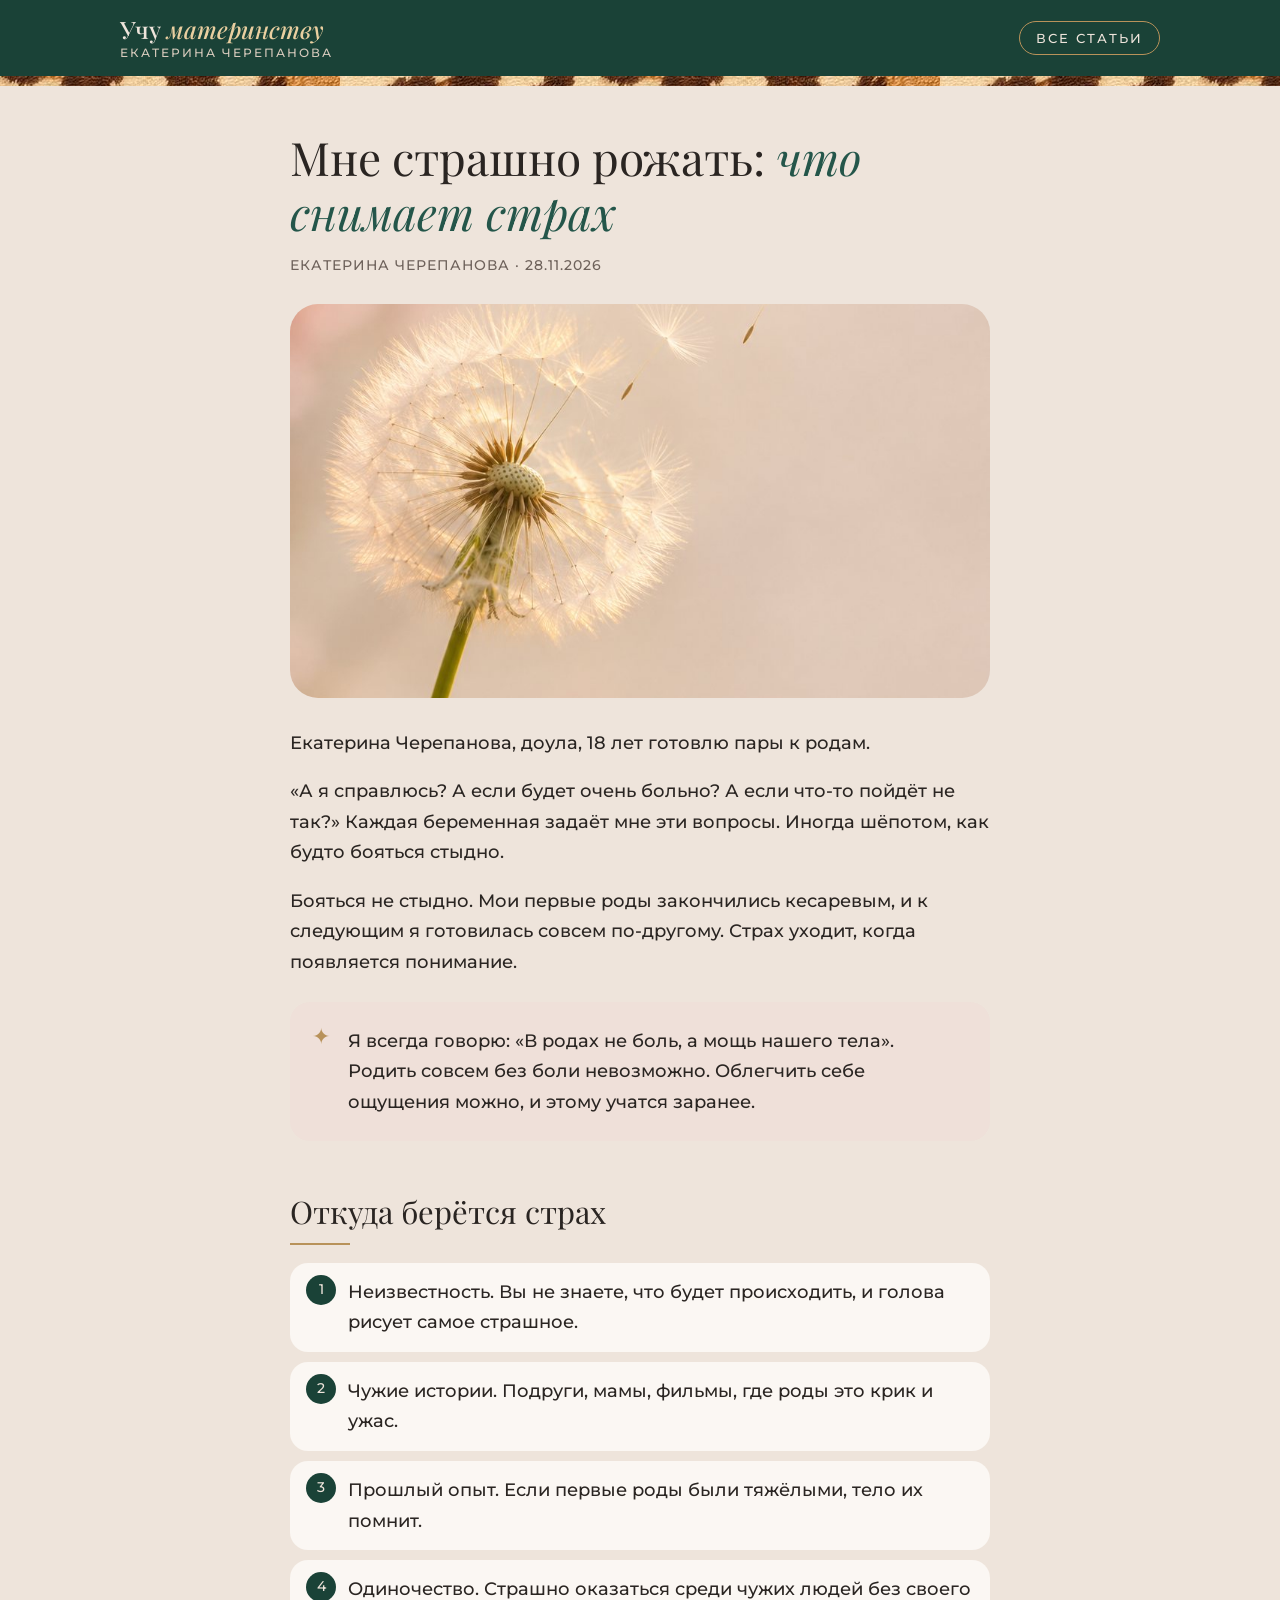
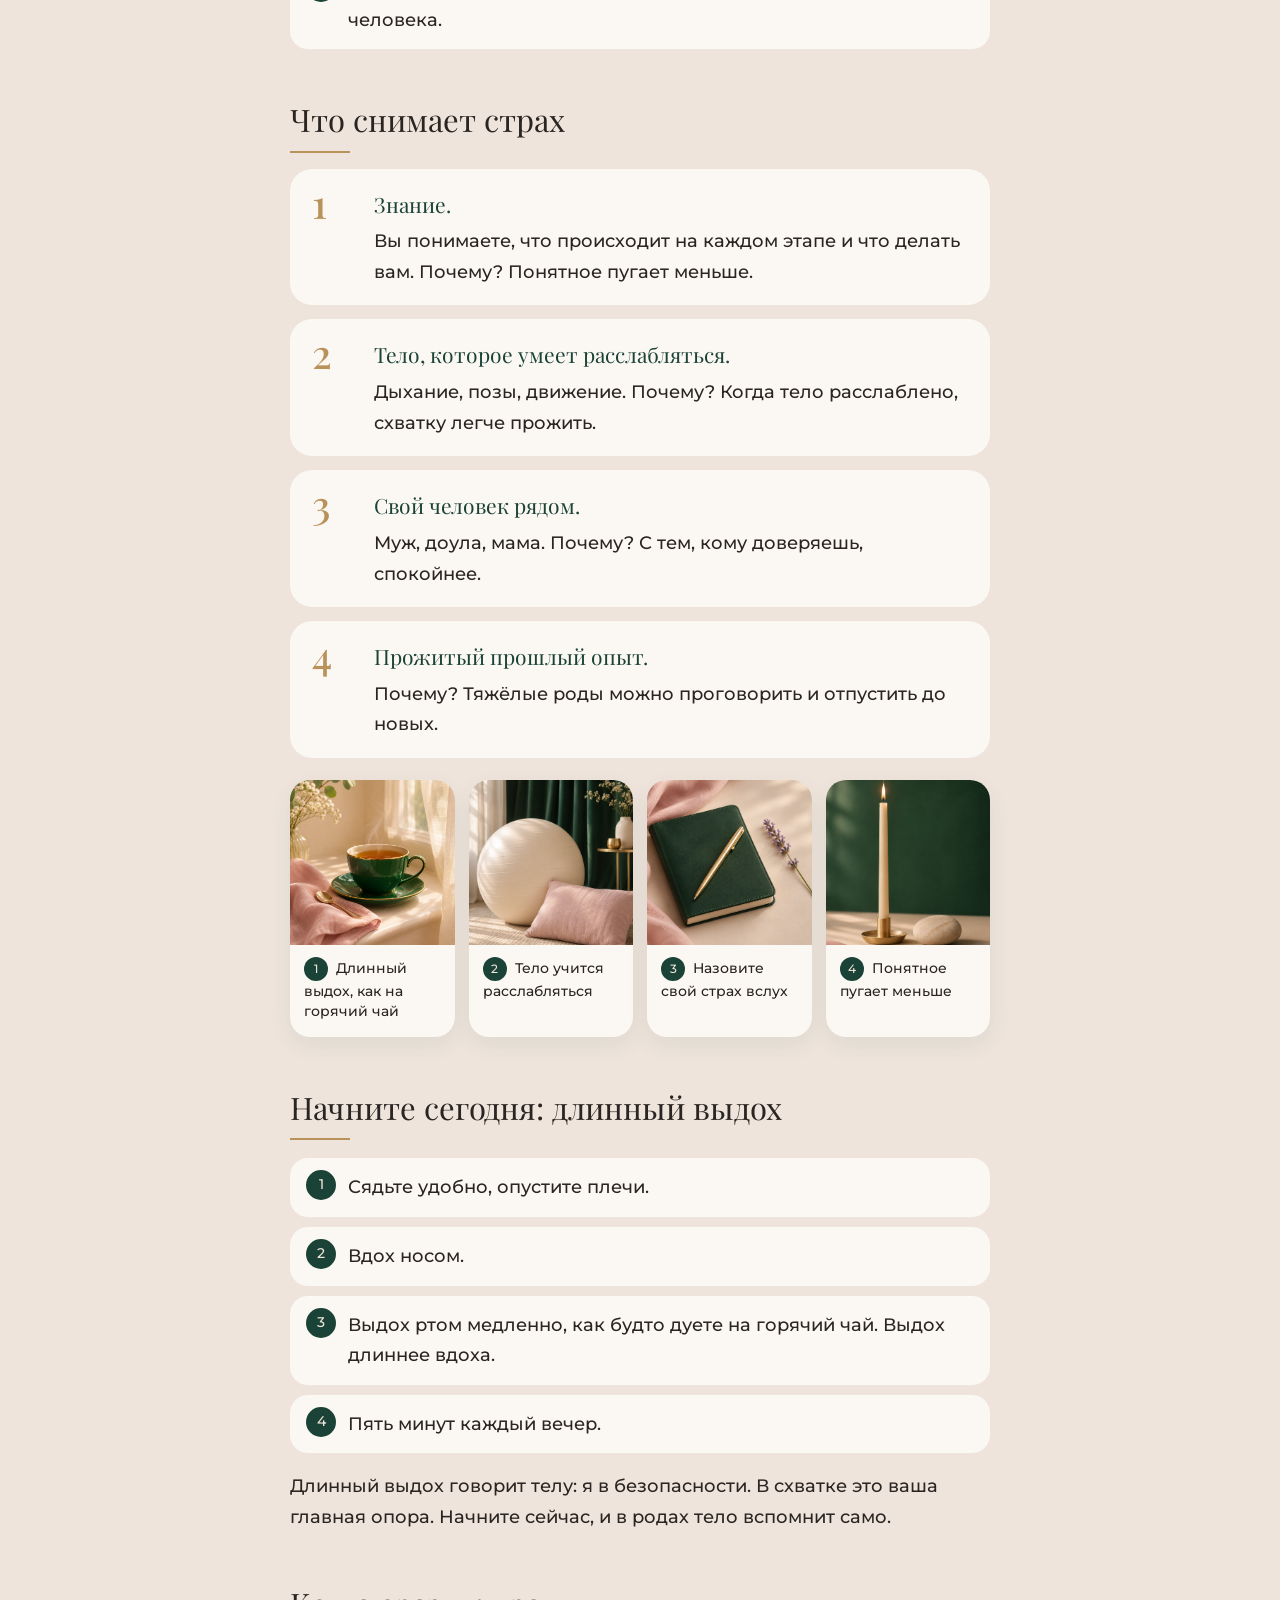
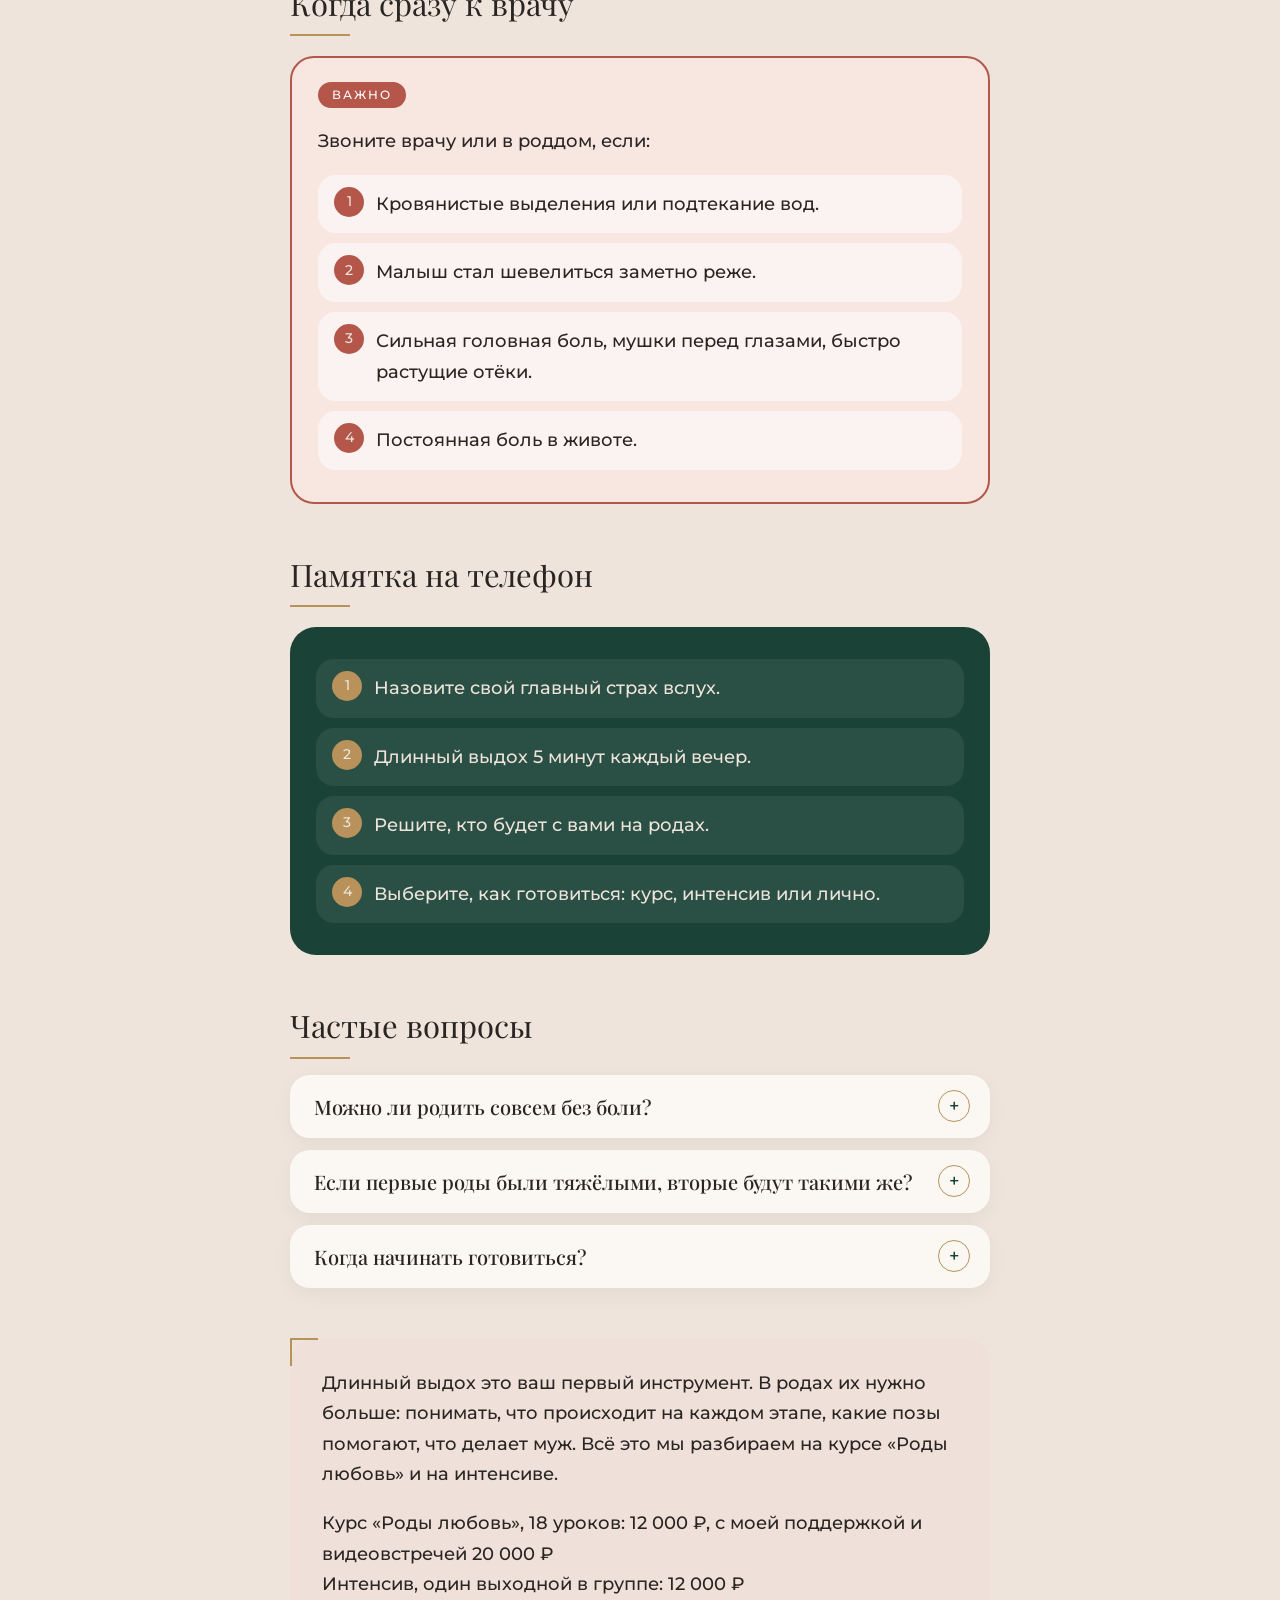
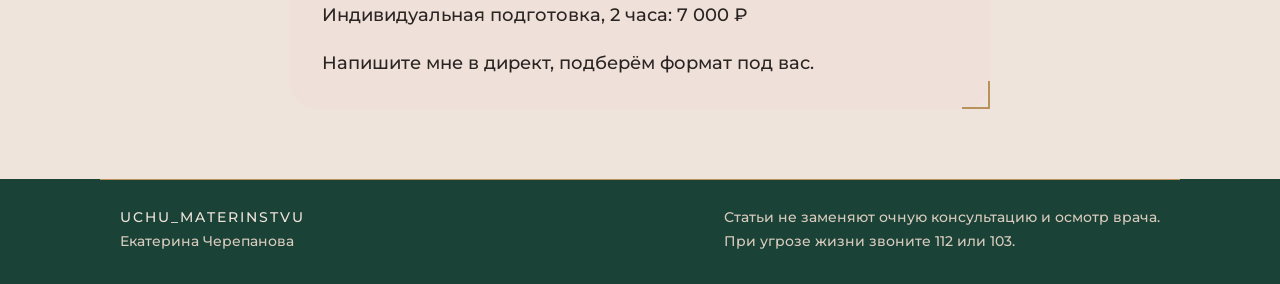
==== boyus-rozhat/index.html @ f226abd5 "Три скрытые статьи-лид-магнита: страх родов, мало молока, живот после родов (только по ссылке, noind" ====
<!doctype html>
<html lang="ru"><head>
<meta charset="utf-8"><meta name="viewport" content="width=device-width,initial-scale=1">
<title>Мне страшно рожать: что снимает страх</title>
<meta name="description" content="Откуда берётся страх родов, что помогает прийти в роды спокойной и одно упражнение, которое можно начать сегодня вечером.">
<link rel="canonical" href="https://uchumaterinstvu.ru/boyus-rozhat/"><meta name="robots" content="noindex, nofollow">
<meta property="og:type" content="article"><meta property="og:title" content="Мне страшно рожать: что снимает страх">
<meta property="og:description" content="Откуда берётся страх родов, что помогает прийти в роды спокойной и одно упражнение, которое можно начать сегодня вечером."><meta property="og:url" content="https://uchumaterinstvu.ru/boyus-rozhat/">
<meta property="og:locale" content="ru_RU"><meta property="og:site_name" content="Учу материнству"><meta property="og:image" content="https://uchumaterinstvu.ru/img/strah_inner.jpg">
<link rel="stylesheet" href="/style.css">
</head><body>
<header><div class="wrap"><a class="brand" href="/">Учу <em>материнству</em><small>Екатерина Черепанова</small></a>
<nav><a href="/#articles">Все статьи</a></nav></div></header>
<div class="leo"></div>
<main><div class='narrow'><article><h1>Мне страшно рожать: <em>что снимает страх</em></h1><p class='meta'>Екатерина Черепанова · 28.11.2026</p><img class='cover' src='/img/strah_inner.jpg' alt=''><p>Екатерина Черепанова, доула, 18 лет готовлю пары к родам.</p>
<p>«А я справлюсь? А если будет очень больно? А если что-то пойдёт не так?» Каждая беременная задаёт мне эти вопросы. Иногда шёпотом, как будто бояться стыдно.</p>
<p>Бояться не стыдно. Мои первые роды закончились кесаревым, и к следующим я готовилась совсем по-другому. Страх уходит, когда появляется понимание.</p>
<div class="note">
<p>Я всегда говорю: «В родах не боль, а мощь нашего тела». Родить совсем без боли невозможно. Облегчить себе ощущения можно, и этому учатся заранее.</p>
</div>
<h2>Откуда берётся страх</h2>
<ol>
<li>Неизвестность. Вы не знаете, что будет происходить, и голова рисует самое страшное.</li>
<li>Чужие истории. Подруги, мамы, фильмы, где роды это крик и ужас.</li>
<li>Прошлый опыт. Если первые роды были тяжёлыми, тело их помнит.</li>
<li>Одиночество. Страшно оказаться среди чужих людей без своего человека.</li>
</ol>
<h2>Что снимает страх</h2>
<div class='tip'><span class='n'>1</span><b>Знание.</b>Вы понимаете, что происходит на каждом этапе и что делать вам. Почему? Понятное пугает меньше.</div>
<div class='tip'><span class='n'>2</span><b>Тело, которое умеет расслабляться.</b>Дыхание, позы, движение. Почему? Когда тело расслаблено, схватку легче прожить.</div>
<div class='tip'><span class='n'>3</span><b>Свой человек рядом.</b>Муж, доула, мама. Почему? С тем, кому доверяешь, спокойнее.</div>
<div class='tip'><span class='n'>4</span><b>Прожитый прошлый опыт.</b>Почему? Тяжёлые роды можно проговорить и отпустить до новых.</div>
<div class="poses">
<figure><img src="/img/strah_g1.jpg" alt="Чашка тёплого чая"><figcaption><b>1</b>Длинный выдох, как на горячий чай</figcaption></figure>
<figure><img src="/img/strah_g2.jpg" alt="Мяч для родов и подушка"><figcaption><b>2</b>Тело учится расслабляться</figcaption></figure>
<figure><img src="/img/strah_g3.jpg" alt="Блокнот и лаванда"><figcaption><b>3</b>Назовите свой страх вслух</figcaption></figure>
<figure><img src="/img/strah_candle.jpg" alt="Свеча и камень"><figcaption><b>4</b>Понятное пугает меньше</figcaption></figure>
</div>

<h2>Начните сегодня: длинный выдох</h2>
<ol>
<li>Сядьте удобно, опустите плечи.</li>
<li>Вдох носом.</li>
<li>Выдох ртом медленно, как будто дуете на горячий чай. Выдох длиннее вдоха.</li>
<li>Пять минут каждый вечер.</li>
</ol>
<p>Длинный выдох говорит телу: я в безопасности. В схватке это ваша главная опора. Начните сейчас, и в родах тело вспомнит само.</p>
<h2>Когда сразу к врачу</h2>
<div class="alert">
<p>Звоните врачу или в роддом, если:</p>
<ol>
<li>Кровянистые выделения или подтекание вод.</li>
<li>Малыш стал шевелиться заметно реже.</li>
<li>Сильная головная боль, мушки перед глазами, быстро растущие отёки.</li>
<li>Постоянная боль в животе.</li>
</ol>
</div>
<h2>Памятка на телефон</h2>
<div class="memo">
<ol>
<li>Назовите свой главный страх вслух.</li>
<li>Длинный выдох 5 минут каждый вечер.</li>
<li>Решите, кто будет с вами на родах.</li>
<li>Выберите, как готовиться: курс, интенсив или лично.</li>
</ol>
</div>
<h2>Частые вопросы</h2>
<details class='faq'><summary>Можно ли родить совсем без боли?</summary><p>Нет, и я честно это говорю. Облегчить ощущения можно: дыхание, позы, движение, свой человек рядом.</p></details>
<details class='faq'><summary>Если первые роды были тяжёлыми, вторые будут такими же?</summary><p>Не обязательно. Прошлый опыт стоит проговорить до новых родов, со мной или с психологом.</p></details>
<details class='faq'><summary>Когда начинать готовиться?</summary><p>Чем раньше, тем спокойнее. Дыхание можно тренировать уже сегодня вечером.</p></details><div class='cta bracket'><p>Длинный выдох это ваш первый инструмент. В родах их нужно больше: понимать, что происходит на каждом этапе, какие позы помогают, что делает муж. Всё это мы разбираем на курсе «Роды любовь» и на интенсиве.</p>
<ul>
<li>Курс «Роды любовь», 18 уроков: 12 000 ₽, с моей поддержкой и видеовстречей 20 000 ₽</li>
<li>Интенсив, один выходной в группе: 12 000 ₽</li>
<li>Индивидуальная подготовка, 2 часа: 7 000 ₽</li>
</ul>
<p>Напишите мне в директ, подберём формат под вас.</p></div></article></div></main>
<footer><div class="wrap"><span><b>UCHU_MATERINSTVU</b><br>Екатерина Черепанова</span>
<span>Статьи не заменяют очную консультацию и осмотр врача.<br>При угрозе жизни звоните 112 или 103.</span></div></footer>
</body></html>
---- style.css ----
@import url('https://fonts.googleapis.com/css2?family=Montserrat:wght@400;500;600&family=Playfair+Display:ital,wght@0,400;0,500;1,400;1,500&display=swap');
:root{--cream:#EEE4DB;--pink:#EFE0D9;--pill:#ECCFCB;--em:#1A4237;--em2:#24564A;--gold:#B8925A;--ink:#2A2522;--muted:#6E625B}
*{box-sizing:border-box}
html{-webkit-text-size-adjust:100%}
body{margin:0;background:var(--cream);color:var(--ink);font:500 18px/1.7 Montserrat,system-ui,sans-serif}
img{max-width:100%;display:block}
a{color:var(--em)}
.wrap{max-width:1080px;margin:0 auto;padding:0 20px}
.narrow{max-width:740px;margin:0 auto;padding:0 20px}
.serif,h1,h2,h3{font-family:'Playfair Display',Georgia,serif;font-weight:400;line-height:1.2}
h1 em,h2 em,h3 em,.serif em{font-style:italic;color:var(--em2)}
.leo{height:10px;background:url(/img/leopard.jpg) center/600px auto}
header{background:var(--em);color:var(--cream)}
header .wrap{display:flex;justify-content:space-between;align-items:center;gap:12px;flex-wrap:wrap;padding-top:16px;padding-bottom:16px}
.brand{color:var(--cream);text-decoration:none;font-family:'Playfair Display',serif;font-size:24px;line-height:1.1}
.brand em{color:#E9CFA0}
.brand small{display:block;font-family:Montserrat,sans-serif;font-size:12px;letter-spacing:2px;text-transform:uppercase;color:#d8cbbd;margin-top:4px}
nav a{color:var(--cream);text-decoration:none;font-size:13px;letter-spacing:2px;text-transform:uppercase;border:1px solid var(--gold);border-radius:40px;padding:8px 16px}
.hero{display:grid;grid-template-columns:1fr 1.15fr;gap:40px;align-items:center;padding:56px 0 40px}
.hero h1{font-size:56px;margin:0 0 18px}
.hero p{font-size:19px;max-width:34ch;margin:0 0 14px}
.bracket{position:relative;padding:26px 30px}
.bracket:before,.bracket:after{content:"";position:absolute;width:26px;height:26px;border:2px solid var(--gold)}
.bracket:before{left:0;top:0;border-right:0;border-bottom:0}
.bracket:after{right:0;bottom:0;border-left:0;border-top:0}
.hero img{border-radius:28px;box-shadow:0 18px 40px #1a423722;aspect-ratio:16/10;object-fit:cover;width:100%}
.btn{display:inline-block;background:var(--em);color:var(--cream);text-decoration:none;border-radius:40px;padding:13px 26px;font-size:14px;letter-spacing:1.5px;text-transform:uppercase;margin-top:8px}
.section-title{font-size:36px;margin:30px 0 24px}
.section-title:after{content:"";display:block;width:70px;height:2px;background:var(--gold);margin-top:14px}
.cards{display:grid;grid-template-columns:repeat(auto-fill,minmax(300px,1fr));gap:26px;margin:0 0 70px}
.card{display:flex;flex-direction:column;background:#FBF7F3;border-radius:24px;overflow:hidden;text-decoration:none;color:var(--ink);box-shadow:0 10px 30px #1a423714;transition:transform .2s}
.card:hover{transform:translateY(-4px)}
.card img{aspect-ratio:16/10;object-fit:cover;width:100%}
.card .in{padding:22px 24px 26px}
.card h3{font-size:24px;margin:0 0 10px;color:var(--ink)}
.card p{margin:0;font-size:15px;line-height:1.55;color:var(--muted)}
.tag{display:inline-block;background:var(--pill);border-radius:30px;padding:3px 12px;font-size:12px;letter-spacing:1px;text-transform:uppercase;margin-bottom:12px;color:var(--em)}
.about{background:var(--em);color:var(--cream);border-radius:32px;padding:44px;display:grid;grid-template-columns:1fr 1.4fr;gap:40px;align-items:center;margin-bottom:70px}
.about img{border-radius:22px;aspect-ratio:1/1;object-fit:cover;width:100%}
.about h2{font-size:38px;margin:0 0 16px;color:var(--cream)}
.about h2 em{color:#E9CFA0}
.about p{margin:0 0 12px;color:#ece3d9}
.about .quote{border-left:2px solid var(--gold);padding-left:18px;font-family:'Playfair Display',serif;font-style:italic;font-size:22px;color:#fff;margin:20px 0}
article h1{font-size:46px;margin:44px 0 12px}
.meta{color:var(--muted);font-size:14px;letter-spacing:1px;text-transform:uppercase}
.cover{border-radius:28px;margin:26px 0 30px;aspect-ratio:16/9;object-fit:cover;width:100%}
article h2{font-size:31px;margin:52px 0 16px;color:var(--ink)}
article h2 .num{color:var(--gold);font-style:normal;margin-right:6px}
article h2:after{content:"";display:block;width:60px;height:2px;background:var(--gold);margin-top:12px}
article p,article li{max-width:66ch}
article ol,article ul{padding-left:0;list-style:none;counter-reset:n}
article ol li{counter-increment:n;position:relative;padding:14px 18px 14px 58px;margin:10px 0;background:#FBF7F3;border-radius:18px}
article ol li:before{content:counter(n);position:absolute;left:16px;top:12px;width:30px;height:30px;border-radius:50%;background:var(--em);color:var(--cream);font-size:14px;display:flex;align-items:center;justify-content:center}
article p img{border-radius:24px;margin:10px 0;aspect-ratio:16/10;object-fit:cover;width:100%}
article strong{font-weight:600;color:var(--em)}
article blockquote{margin:24px 0;padding:14px 22px;border-left:3px solid var(--gold);background:var(--pink);border-radius:0 16px 16px 0}
.cta{margin:50px 0 70px;background:var(--pink);border-radius:26px;padding:30px 32px;position:relative}
.cta p{margin:0}
hr{display:none}
footer{background:var(--em);color:#d8cbbd;font-size:14px}
footer .wrap{display:flex;justify-content:space-between;gap:20px;flex-wrap:wrap;padding-top:26px;padding-bottom:30px;border-top:1px solid var(--gold)}
footer b{color:var(--cream);letter-spacing:2px;font-weight:500}
.note{background:var(--pink);border-radius:20px;padding:6px 24px 6px 58px;position:relative;margin:24px 0}
.note:before{content:"✦";position:absolute;left:22px;top:16px;color:var(--gold);font-size:22px}
.compare{display:grid;grid-template-columns:1fr 1fr;gap:18px;margin:22px 0}
.compare .col{background:#FBF7F3;border-radius:22px;padding:6px 24px 14px;border-top:4px solid var(--pill)}
.compare .col.em{background:var(--em);color:var(--cream);border-top-color:var(--gold)}
.compare h3{font-size:24px;margin:16px 0 4px}
.compare .col.em h3{color:#E9CFA0}
article .compare ul li{background:none;padding:8px 0 8px 26px;margin:0;position:relative;border-bottom:1px solid #1a423714}
article .compare .em ul li{border-bottom-color:#ffffff22}
article .compare ul li:before{content:"";position:absolute;left:4px;top:19px;width:8px;height:8px;border-radius:50%;background:var(--gold)}
.poses{display:grid;grid-template-columns:repeat(4,1fr);gap:14px;margin:22px 0}
.poses figure{margin:0;background:#FBF7F3;border-radius:20px;overflow:hidden;box-shadow:0 8px 22px #1a423712}
.poses img{aspect-ratio:1/1;object-fit:cover;width:100%}
.poses figcaption{padding:12px 14px 16px;font-size:14px;line-height:1.45}
.poses figcaption b{display:inline-flex;width:24px;height:24px;border-radius:50%;background:var(--em);color:var(--cream);font-size:12px;align-items:center;justify-content:center;margin-right:8px;font-weight:500}
.alert{border:2px solid #B4574A;background:#F8E6E1;border-radius:24px;padding:8px 26px 14px;margin:20px 0}
.alert:before{content:"Важно";display:inline-block;margin-top:16px;background:#B4574A;color:#fff;border-radius:30px;padding:3px 14px;font-size:12px;letter-spacing:2px;text-transform:uppercase}
article .alert ol li{background:#fff8}
article .alert ol li:before{background:#B4574A}
article .alert strong{color:#8E3A2F}
.memo{background:var(--em);border-radius:26px;padding:14px 26px;margin:20px 0;color:var(--cream)}
article .memo ol li{background:#ffffff12;color:var(--cream)}
article .memo ol li:before{background:var(--gold)}
.dont{margin:18px 0}
article .dont ol li{background:#FBF7F3;border-left:3px solid #B4574A}
article .dont ol li:before{content:"✕";background:#F8E6E1;color:#B4574A;font-weight:600}
.tip{background:#FBF7F3;border-radius:22px;padding:18px 24px 18px 84px;margin:14px 0;position:relative}
.tip .n{position:absolute;left:22px;top:14px;font-family:'Playfair Display',serif;font-size:40px;line-height:1;color:var(--gold)}
.tip b{display:block;font-family:'Playfair Display',serif;font-weight:400;font-size:21px;color:var(--em);margin-bottom:4px}
.faq{background:#FBF7F3;border-radius:20px;margin:12px 0;box-shadow:0 6px 18px #1a42370d;overflow:hidden}
.faq summary{cursor:pointer;list-style:none;padding:18px 58px 18px 24px;position:relative;font-family:'Playfair Display',serif;font-size:20px;line-height:1.35;color:var(--ink)}
.faq summary::-webkit-details-marker{display:none}
.faq summary:after{content:"+";position:absolute;right:20px;top:50%;transform:translateY(-50%);width:30px;height:30px;border-radius:50%;border:1px solid var(--gold);color:var(--em);display:flex;align-items:center;justify-content:center;font-family:Montserrat,sans-serif;font-size:18px;transition:transform .2s}
.faq[open] summary:after{content:"−";background:var(--em);color:var(--cream);border-color:var(--em)}
.faq[open] summary{color:var(--em)}
.faq p{margin:0;padding:0 24px 20px}
@media (max-width:820px){
 .compare{grid-template-columns:1fr}.poses{grid-template-columns:1fr 1fr}.tip{padding-left:64px}.tip .n{left:18px;font-size:32px}
 .hero{grid-template-columns:1fr;padding-top:30px;gap:24px}.hero h1{font-size:40px}
 .about{grid-template-columns:1fr;padding:28px}.about h2{font-size:30px}
 article h1{font-size:34px}article h2{font-size:25px}.section-title{font-size:28px}
 body{font-size:17px}
}
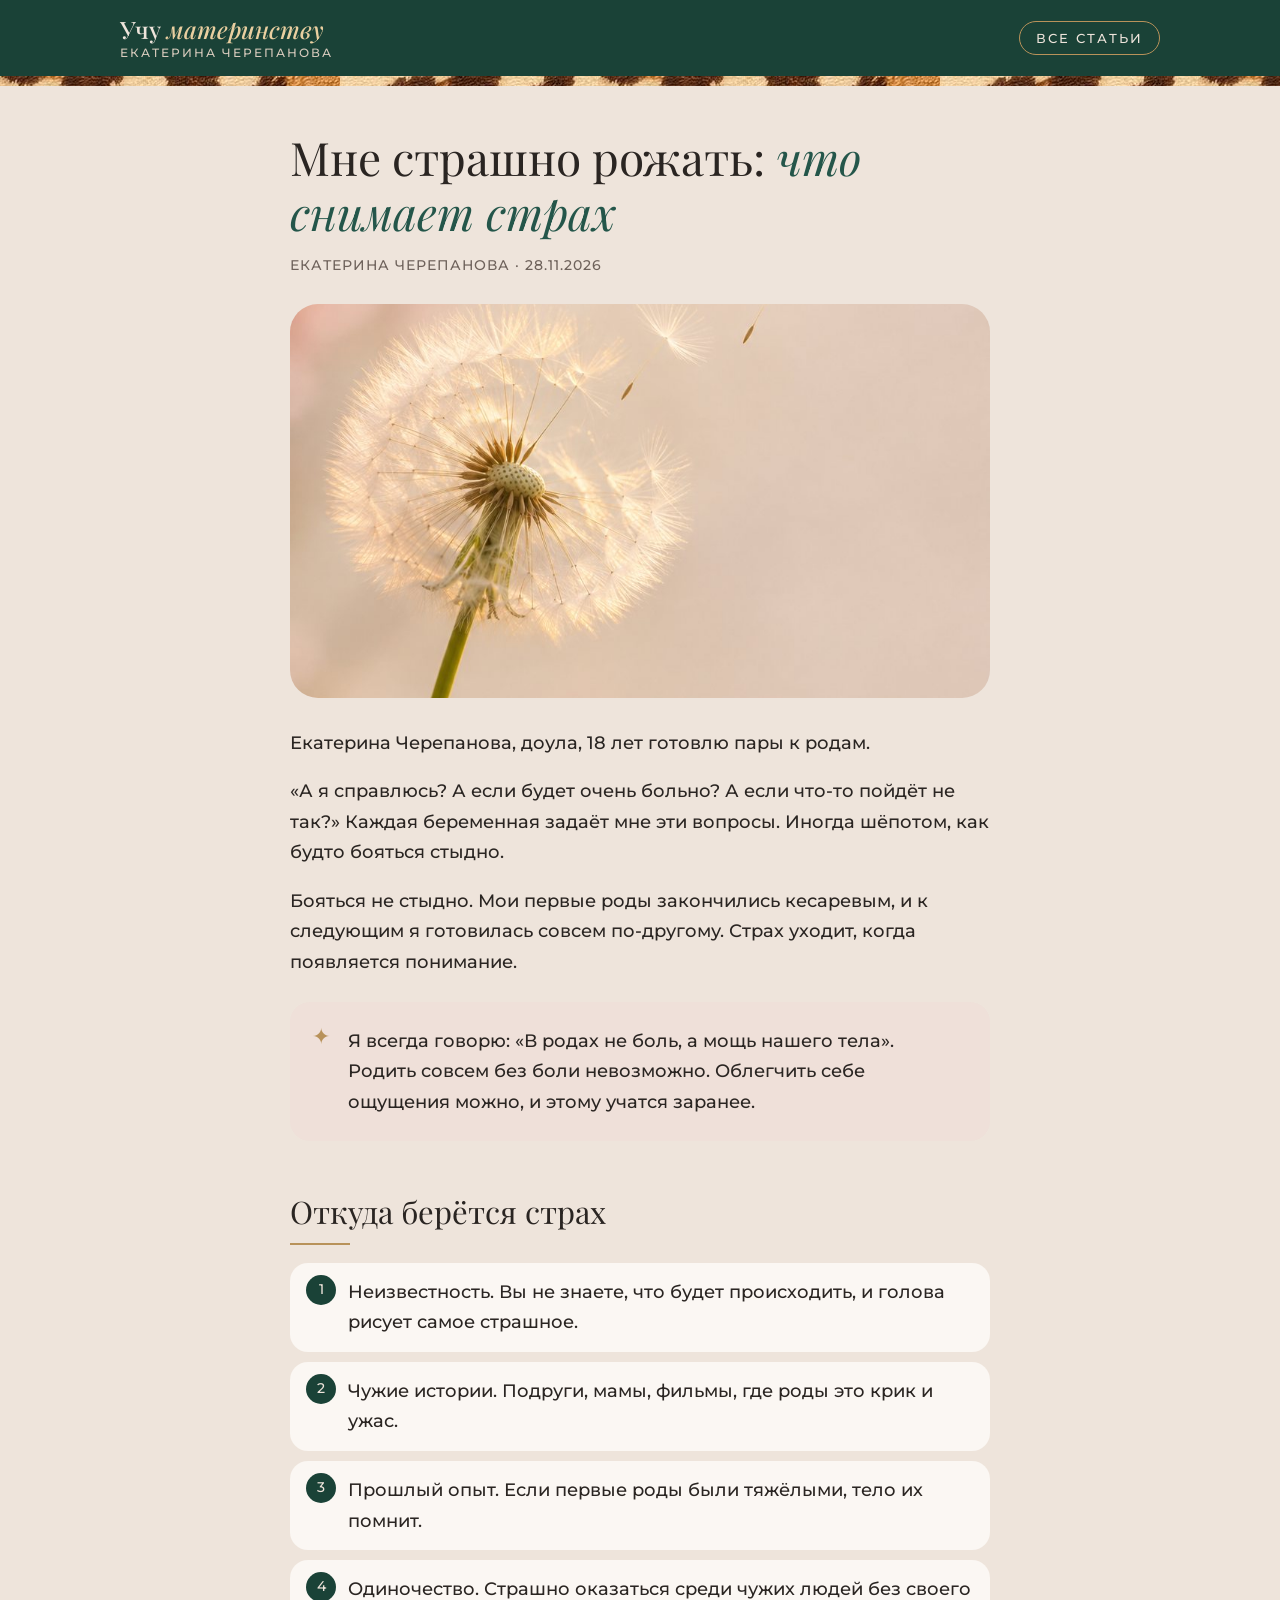
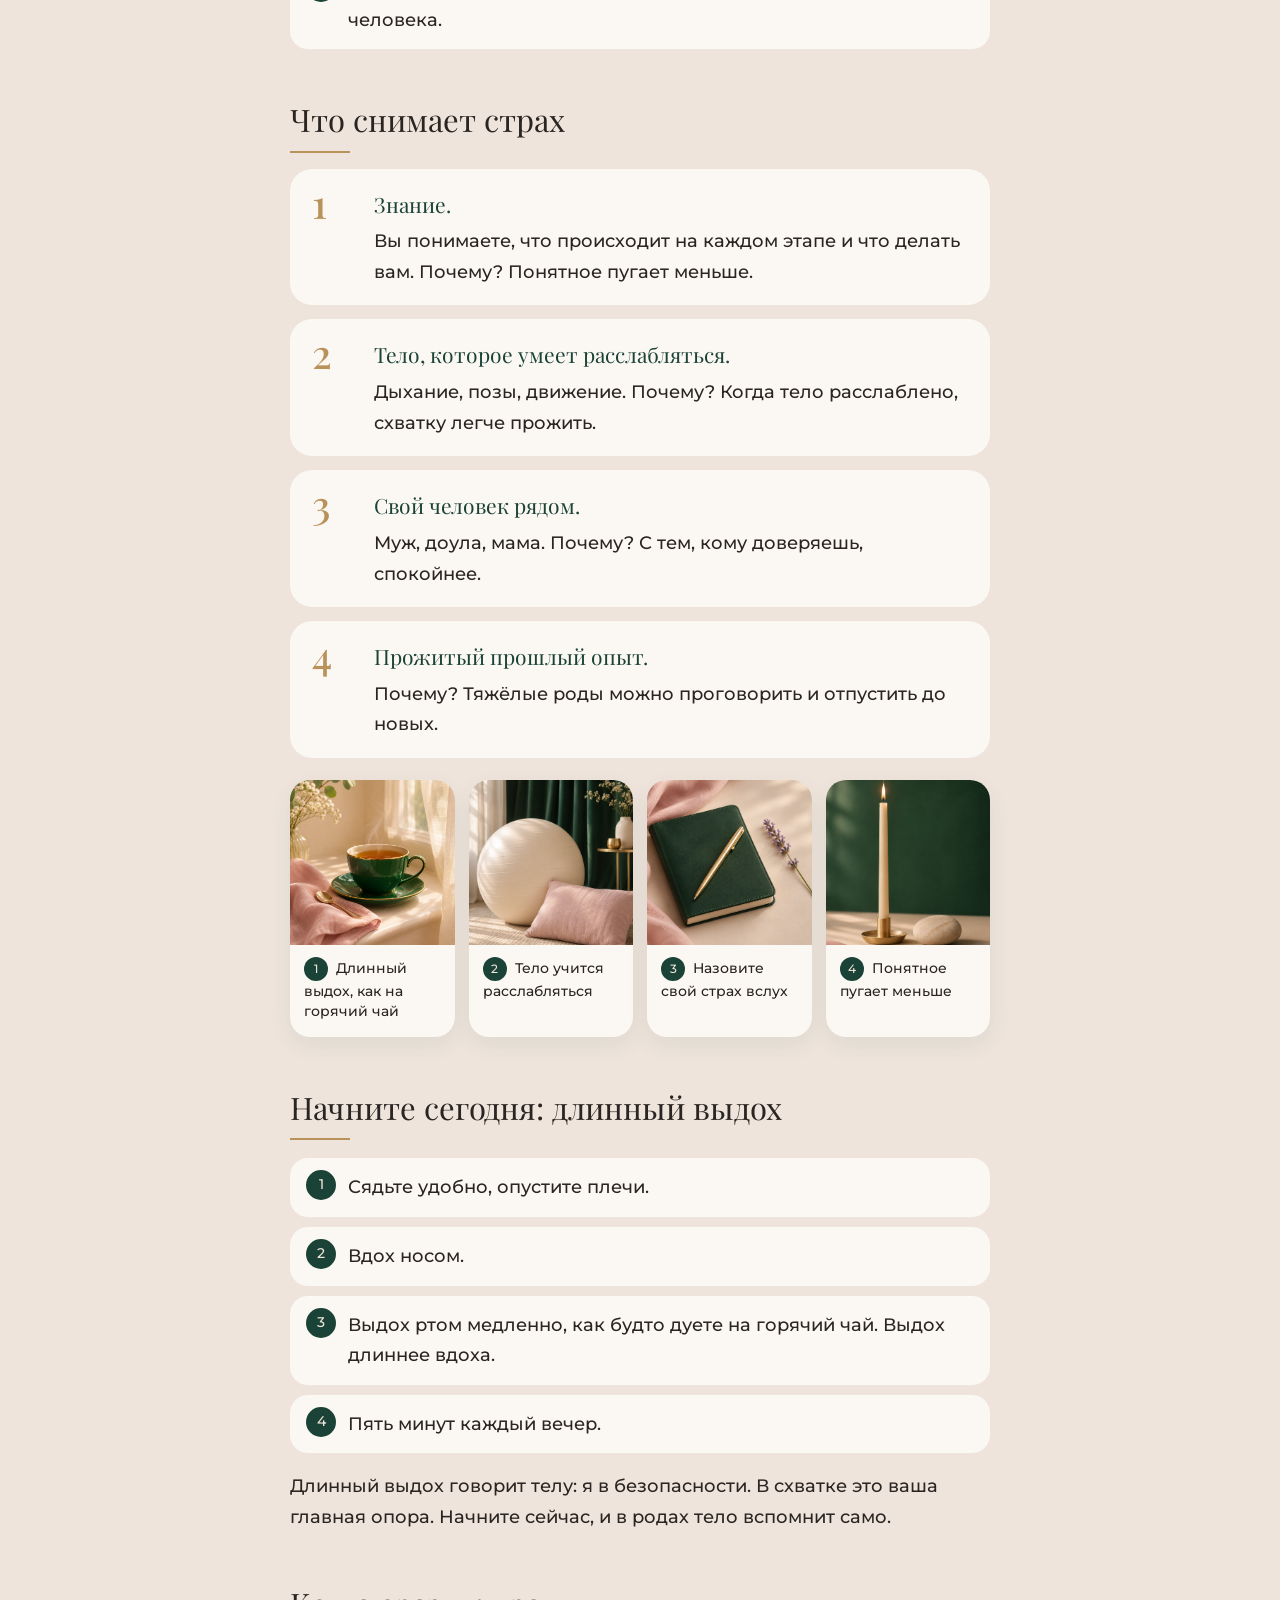
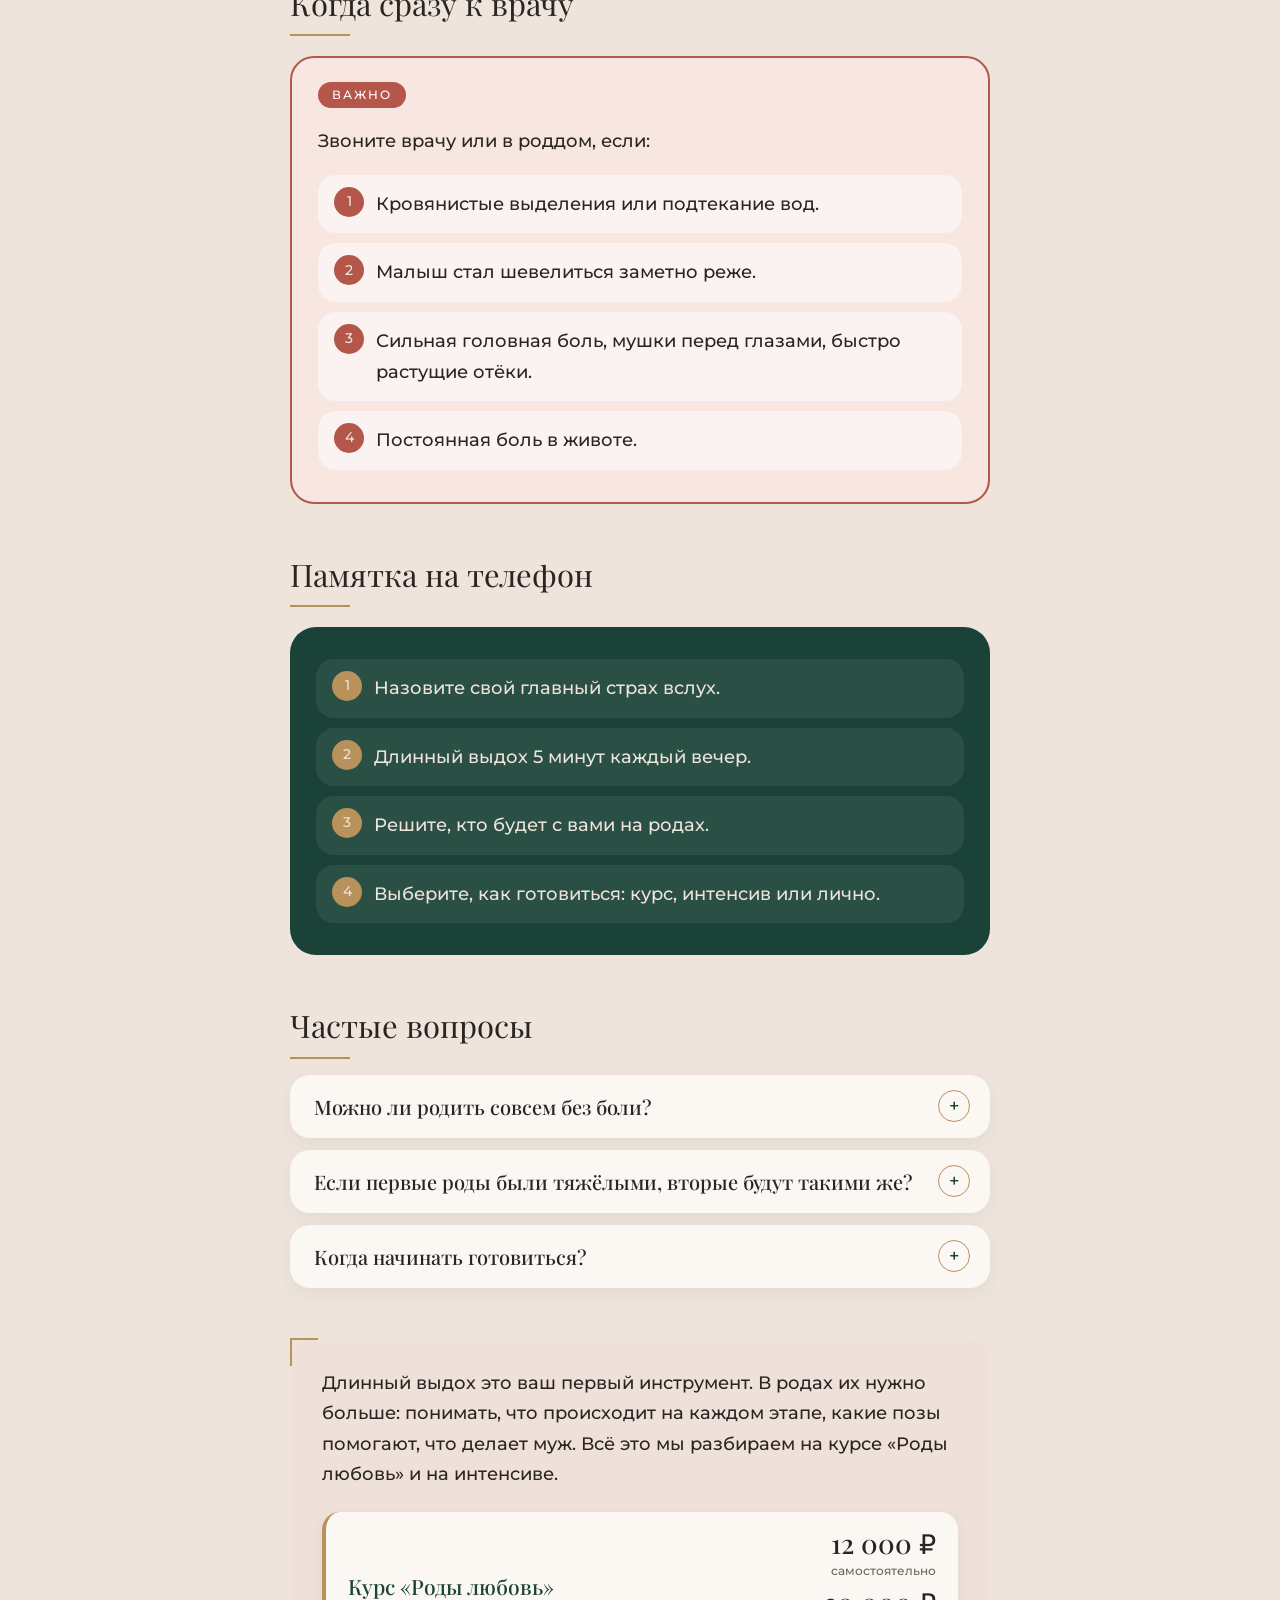
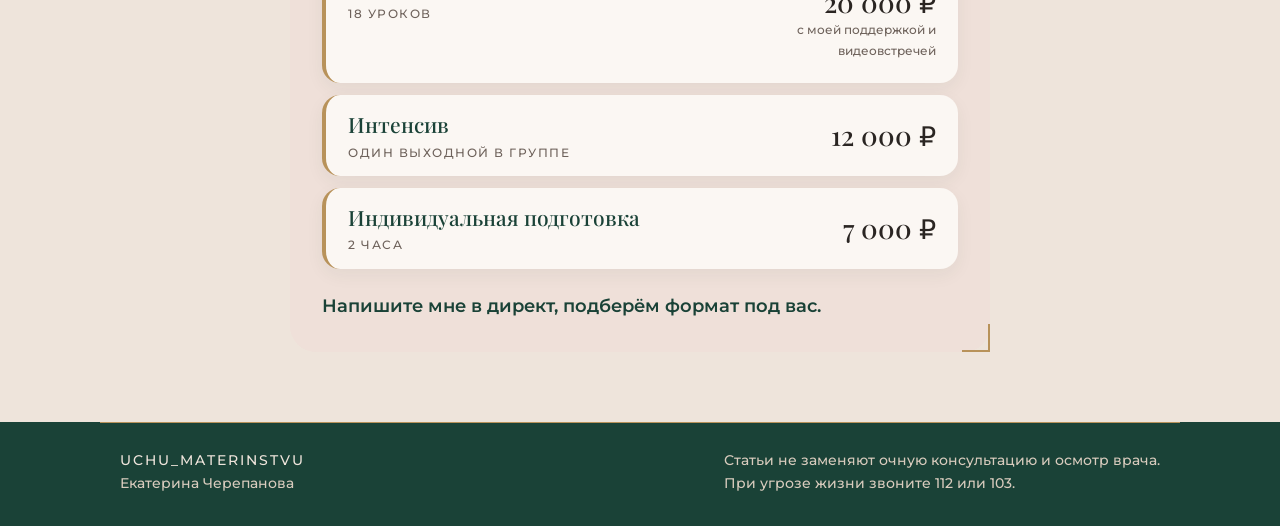
==== commit 0ee7a5f9: "Лид-магниты: продукты и цены карточками в конце статей (Карина msg 1884)" ====
--- a/boyus-rozhat/index.html
+++ b/boyus-rozhat/index.html
@@ -68,11 +68,7 @@
 <details class='faq'><summary>Можно ли родить совсем без боли?</summary><p>Нет, и я честно это говорю. Облегчить ощущения можно: дыхание, позы, движение, свой человек рядом.</p></details>
 <details class='faq'><summary>Если первые роды были тяжёлыми, вторые будут такими же?</summary><p>Не обязательно. Прошлый опыт стоит проговорить до новых родов, со мной или с психологом.</p></details>
 <details class='faq'><summary>Когда начинать готовиться?</summary><p>Чем раньше, тем спокойнее. Дыхание можно тренировать уже сегодня вечером.</p></details><div class='cta bracket'><p>Длинный выдох это ваш первый инструмент. В родах их нужно больше: понимать, что происходит на каждом этапе, какие позы помогают, что делает муж. Всё это мы разбираем на курсе «Роды любовь» и на интенсиве.</p>
-<ul>
-<li>Курс «Роды любовь», 18 уроков: 12 000 ₽, с моей поддержкой и видеовстречей 20 000 ₽</li>
-<li>Интенсив, один выходной в группе: 12 000 ₽</li>
-<li>Индивидуальная подготовка, 2 часа: 7 000 ₽</li>
-</ul>
+<div class='offers'><div class='offer'><div class='o-name'>Курс «Роды любовь»<small>18 уроков</small></div><div class='o-price'><span class='p'>12 000 ₽</span><span class='pl'>самостоятельно</span><span class='p'>20 000 ₽</span><span class='pl'>с моей поддержкой и видеовстречей</span></div></div><div class='offer'><div class='o-name'>Интенсив<small>один выходной в группе</small></div><div class='o-price'><span class='p'>12 000 ₽</span></div></div><div class='offer'><div class='o-name'>Индивидуальная подготовка<small>2 часа</small></div><div class='o-price'><span class='p'>7 000 ₽</span></div></div></div>
 <p>Напишите мне в директ, подберём формат под вас.</p></div></article></div></main>
 <footer><div class="wrap"><span><b>UCHU_MATERINSTVU</b><br>Екатерина Черепанова</span>
 <span>Статьи не заменяют очную консультацию и осмотр врача.<br>При угрозе жизни звоните 112 или 103.</span></div></footer>
--- a/style.css
+++ b/style.css
@@ -57,6 +57,14 @@
 article blockquote{margin:24px 0;padding:14px 22px;border-left:3px solid var(--gold);background:var(--pink);border-radius:0 16px 16px 0}
 .cta{margin:50px 0 70px;background:var(--pink);border-radius:26px;padding:30px 32px;position:relative}
 .cta p{margin:0}
+.offers{display:grid;gap:12px;margin:22px 0}
+.offer{display:flex;justify-content:space-between;align-items:center;gap:18px;background:#FBF7F3;border-radius:18px;padding:16px 22px;border-left:4px solid var(--gold);box-shadow:0 6px 18px #1a42370f}
+.o-name{font-family:'Playfair Display',Georgia,serif;font-size:21px;line-height:1.3;color:var(--em)}
+.o-name small{display:block;font-family:Montserrat,sans-serif;font-size:12px;letter-spacing:1.5px;text-transform:uppercase;color:var(--muted);margin-top:6px}
+.o-price{text-align:right;flex-shrink:0}
+.o-price .p{display:block;font-family:'Playfair Display',Georgia,serif;font-size:27px;line-height:1.15;color:var(--ink);white-space:nowrap}
+.o-price .pl{display:block;font-size:12px;color:var(--muted);margin:2px 0 6px;max-width:22ch;margin-left:auto}
+.cta .offers+p{font-weight:600;color:var(--em)}
 hr{display:none}
 footer{background:var(--em);color:#d8cbbd;font-size:14px}
 footer .wrap{display:flex;justify-content:space-between;gap:20px;flex-wrap:wrap;padding-top:26px;padding-bottom:30px;border-top:1px solid var(--gold)}
@@ -98,6 +106,7 @@
 .faq[open] summary{color:var(--em)}
 .faq p{margin:0;padding:0 24px 20px}
 @media (max-width:820px){
+ .offer{flex-direction:column;align-items:flex-start;gap:8px}.o-price{text-align:left}.o-price .pl{margin-left:0}
  .compare{grid-template-columns:1fr}.poses{grid-template-columns:1fr 1fr}.tip{padding-left:64px}.tip .n{left:18px;font-size:32px}
  .hero{grid-template-columns:1fr;padding-top:30px;gap:24px}.hero h1{font-size:40px}
  .about{grid-template-columns:1fr;padding:28px}.about h2{font-size:30px}
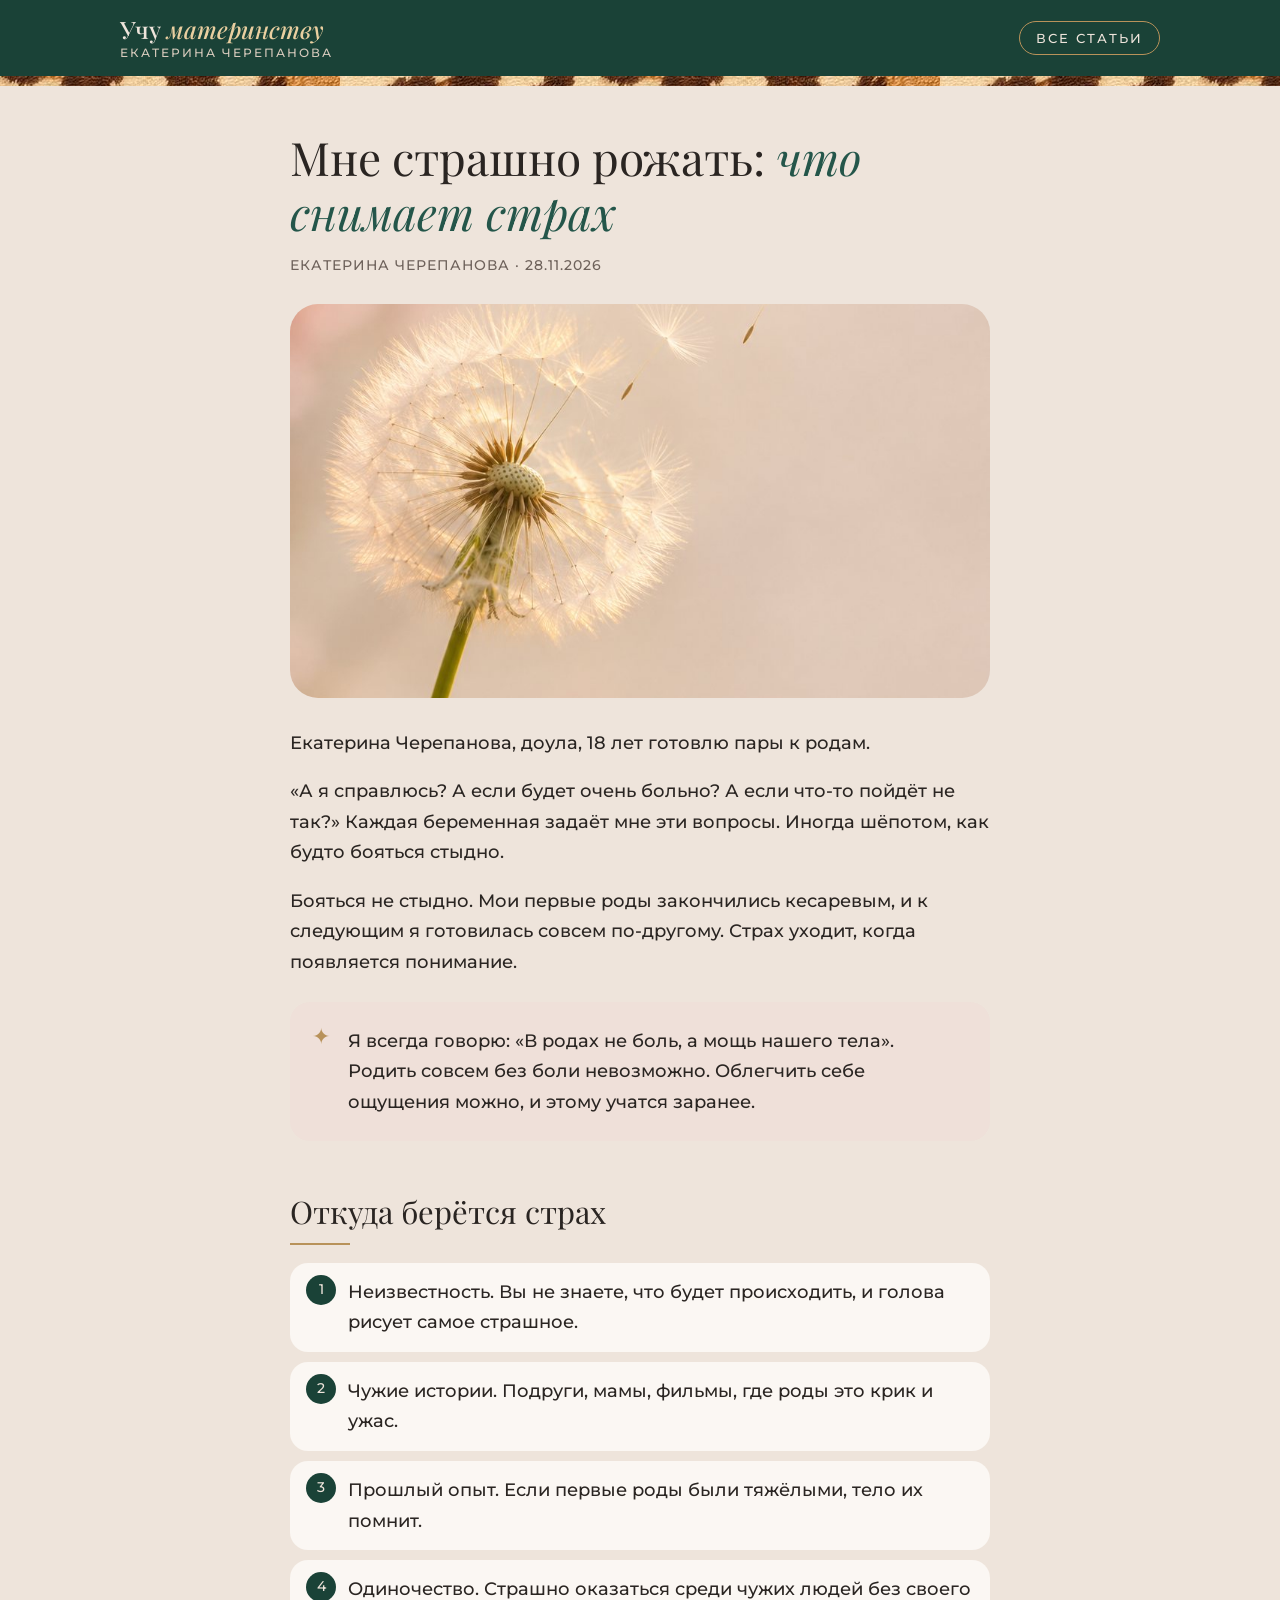
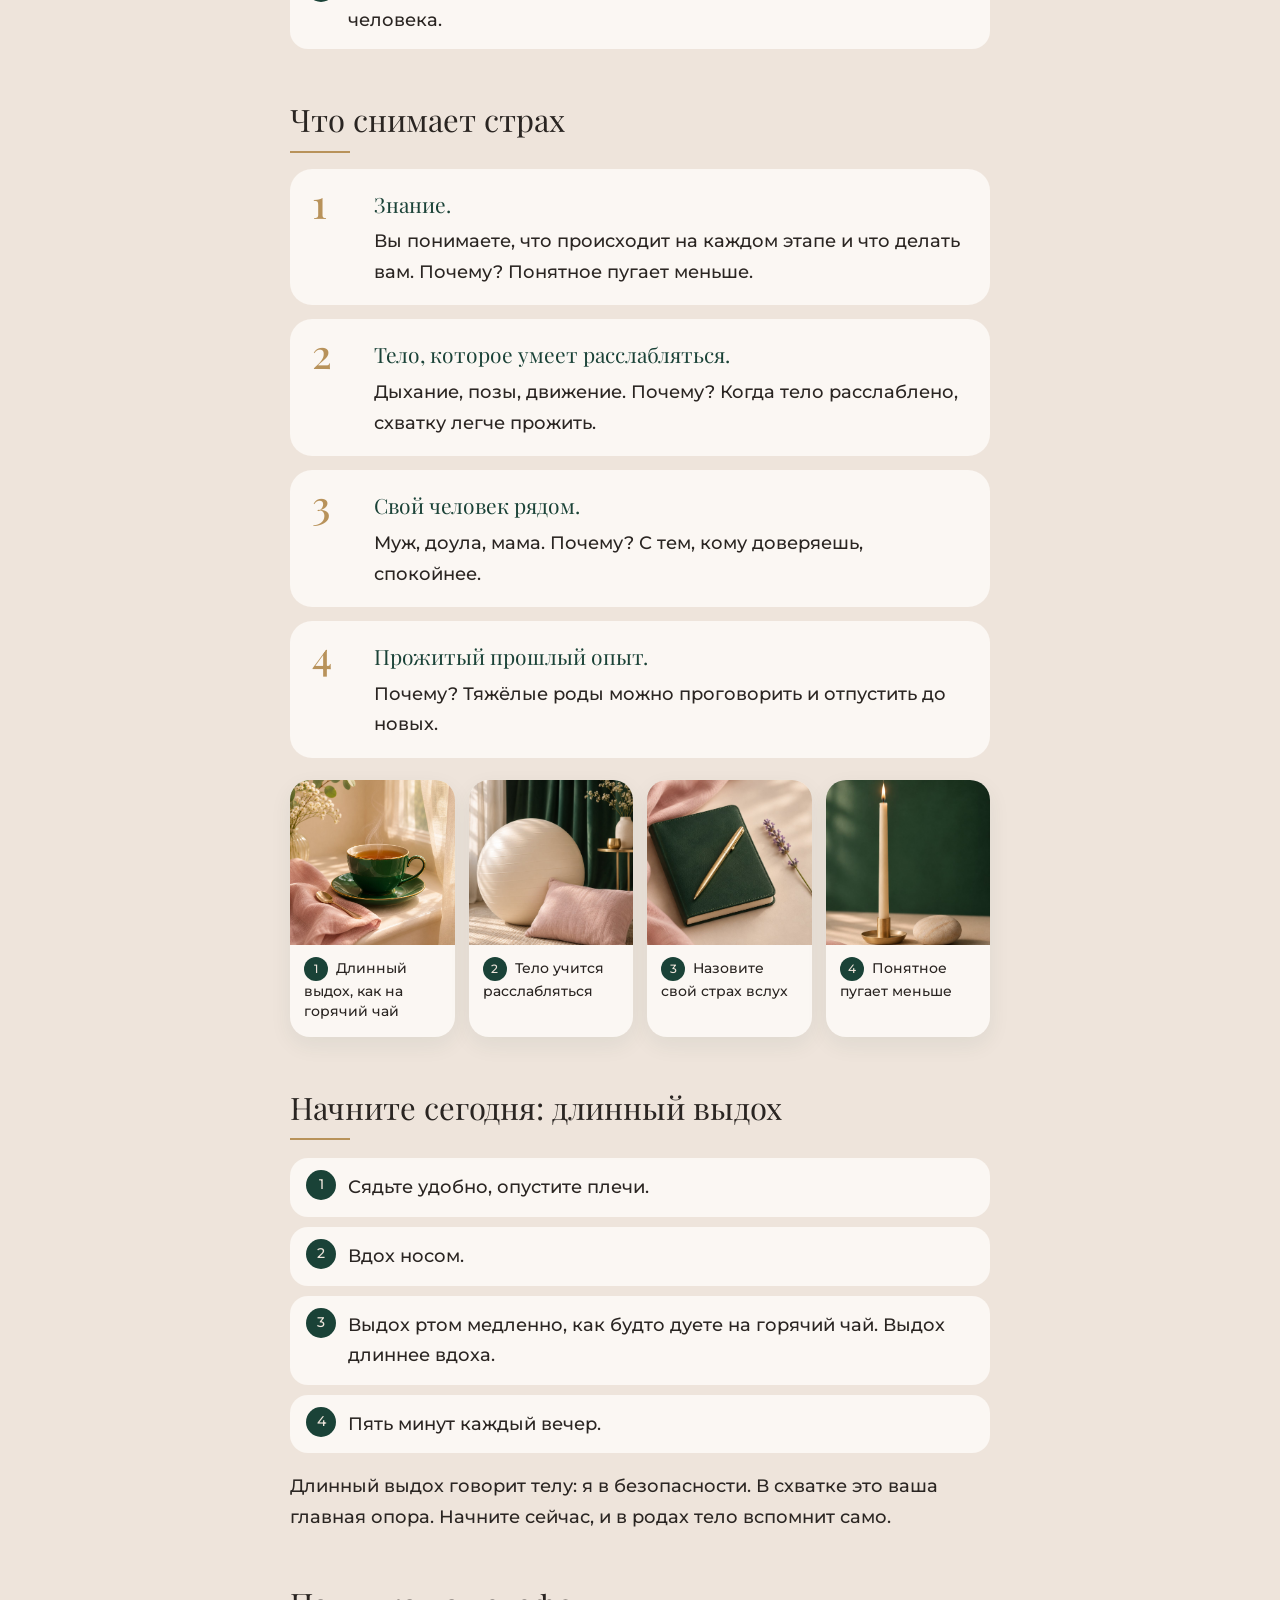
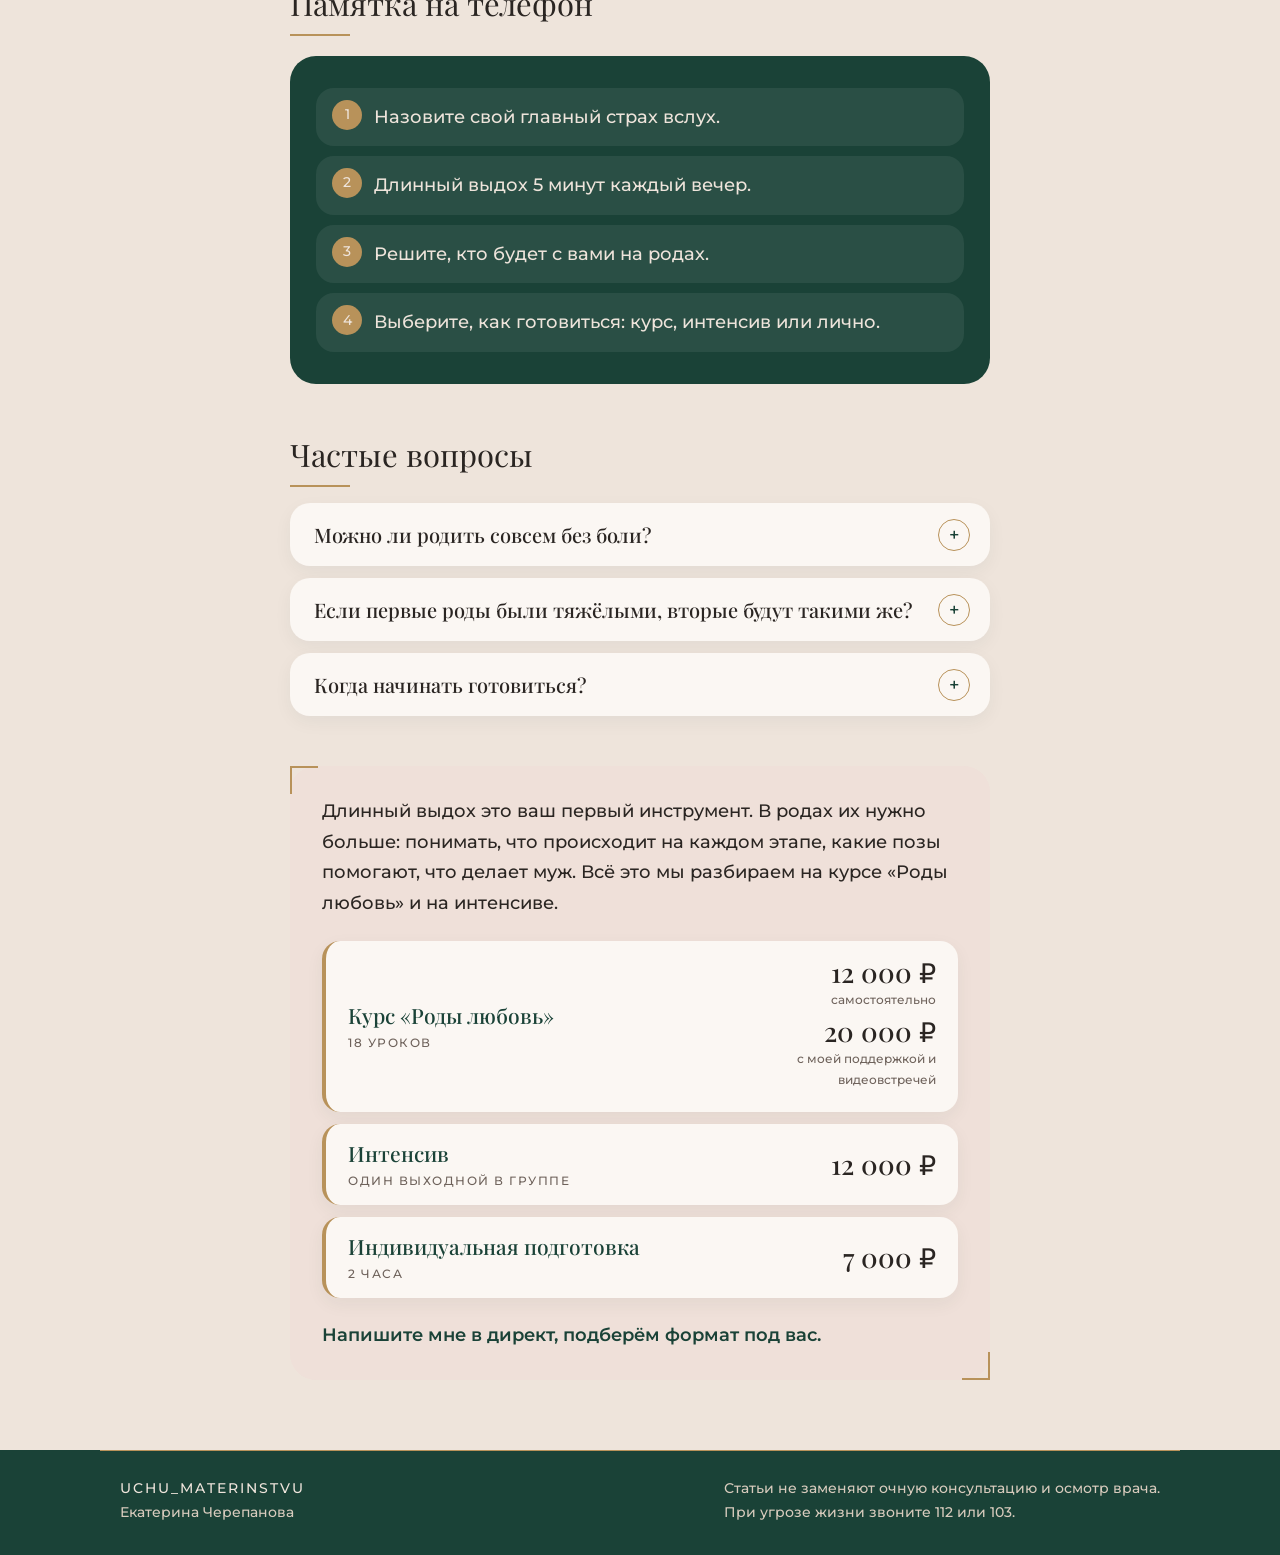
==== commit 45d7da44: "Лид-магниты: убраны блоки и фразы про врачей (Карина msg 1889)" ====
--- a/boyus-rozhat/index.html
+++ b/boyus-rozhat/index.html
@@ -45,16 +45,6 @@
 <li>Пять минут каждый вечер.</li>
 </ol>
 <p>Длинный выдох говорит телу: я в безопасности. В схватке это ваша главная опора. Начните сейчас, и в родах тело вспомнит само.</p>
-<h2>Когда сразу к врачу</h2>
-<div class="alert">
-<p>Звоните врачу или в роддом, если:</p>
-<ol>
-<li>Кровянистые выделения или подтекание вод.</li>
-<li>Малыш стал шевелиться заметно реже.</li>
-<li>Сильная головная боль, мушки перед глазами, быстро растущие отёки.</li>
-<li>Постоянная боль в животе.</li>
-</ol>
-</div>
 <h2>Памятка на телефон</h2>
 <div class="memo">
 <ol>
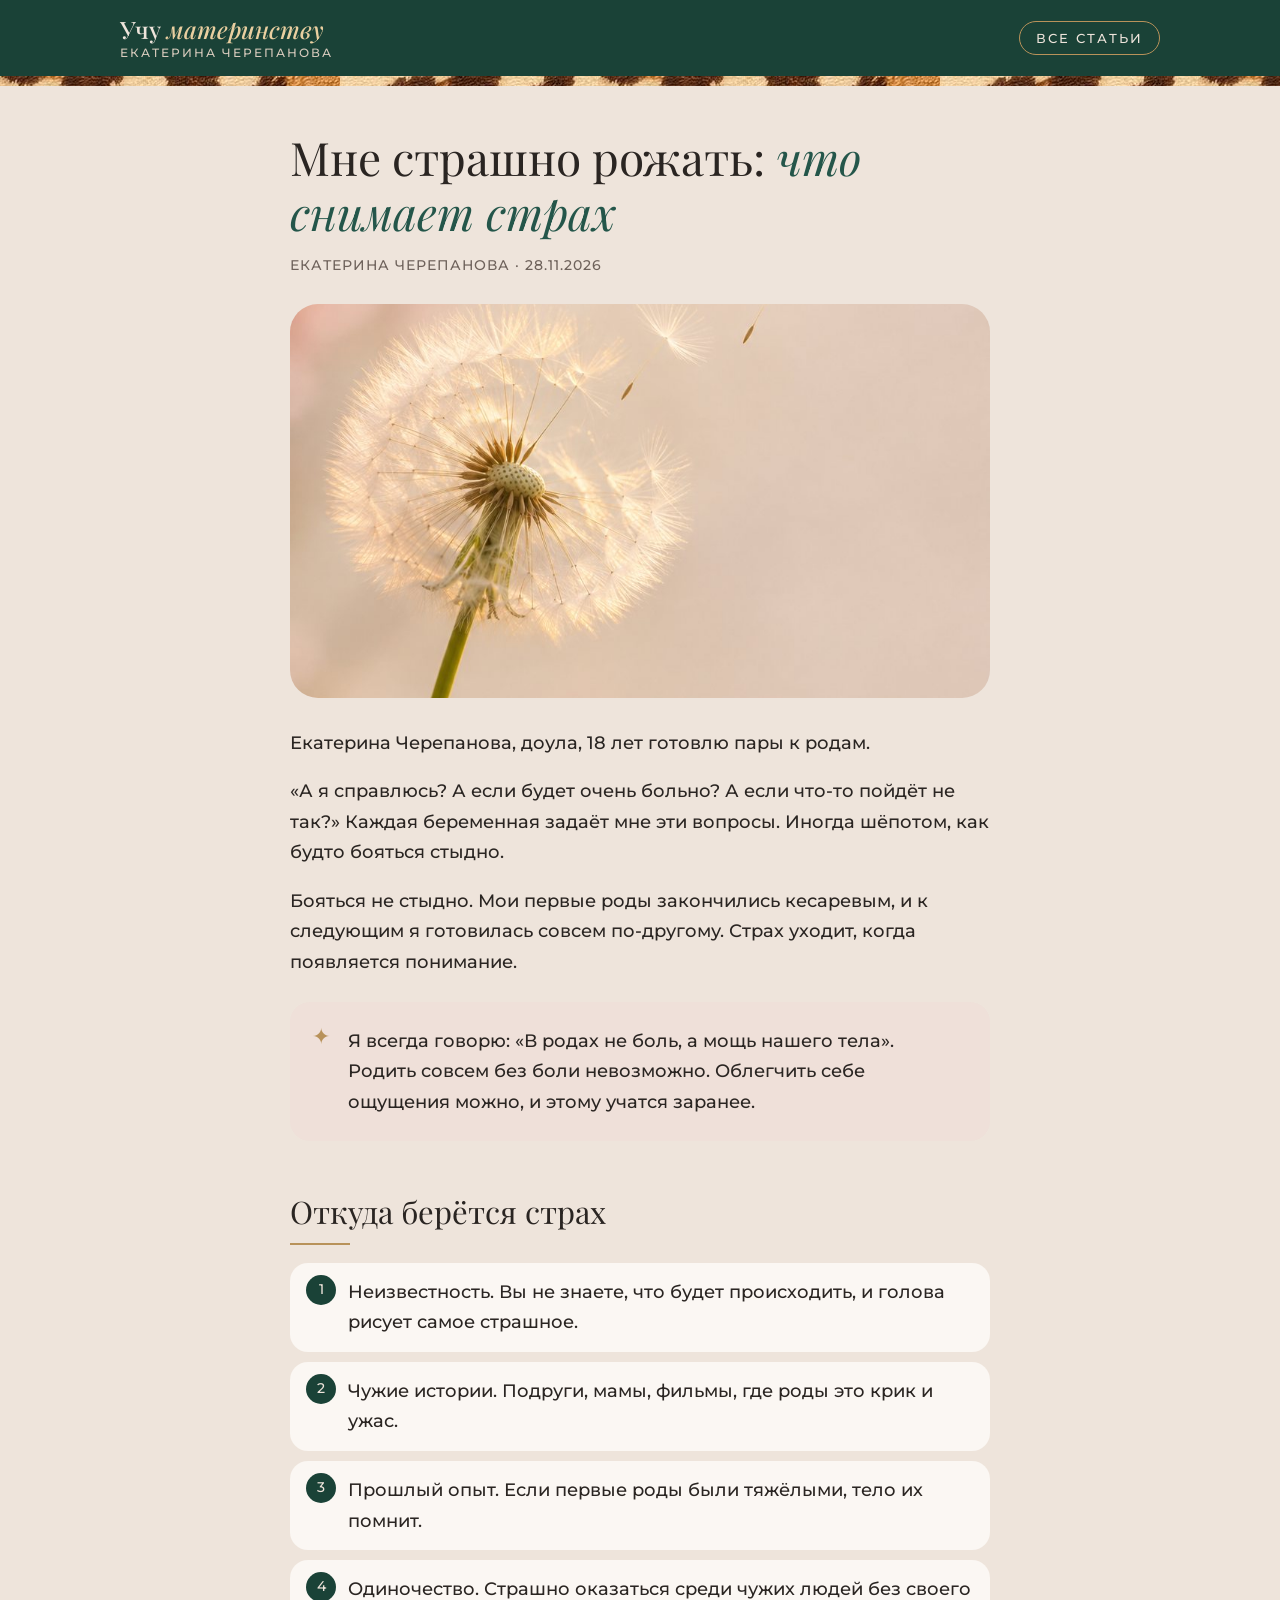
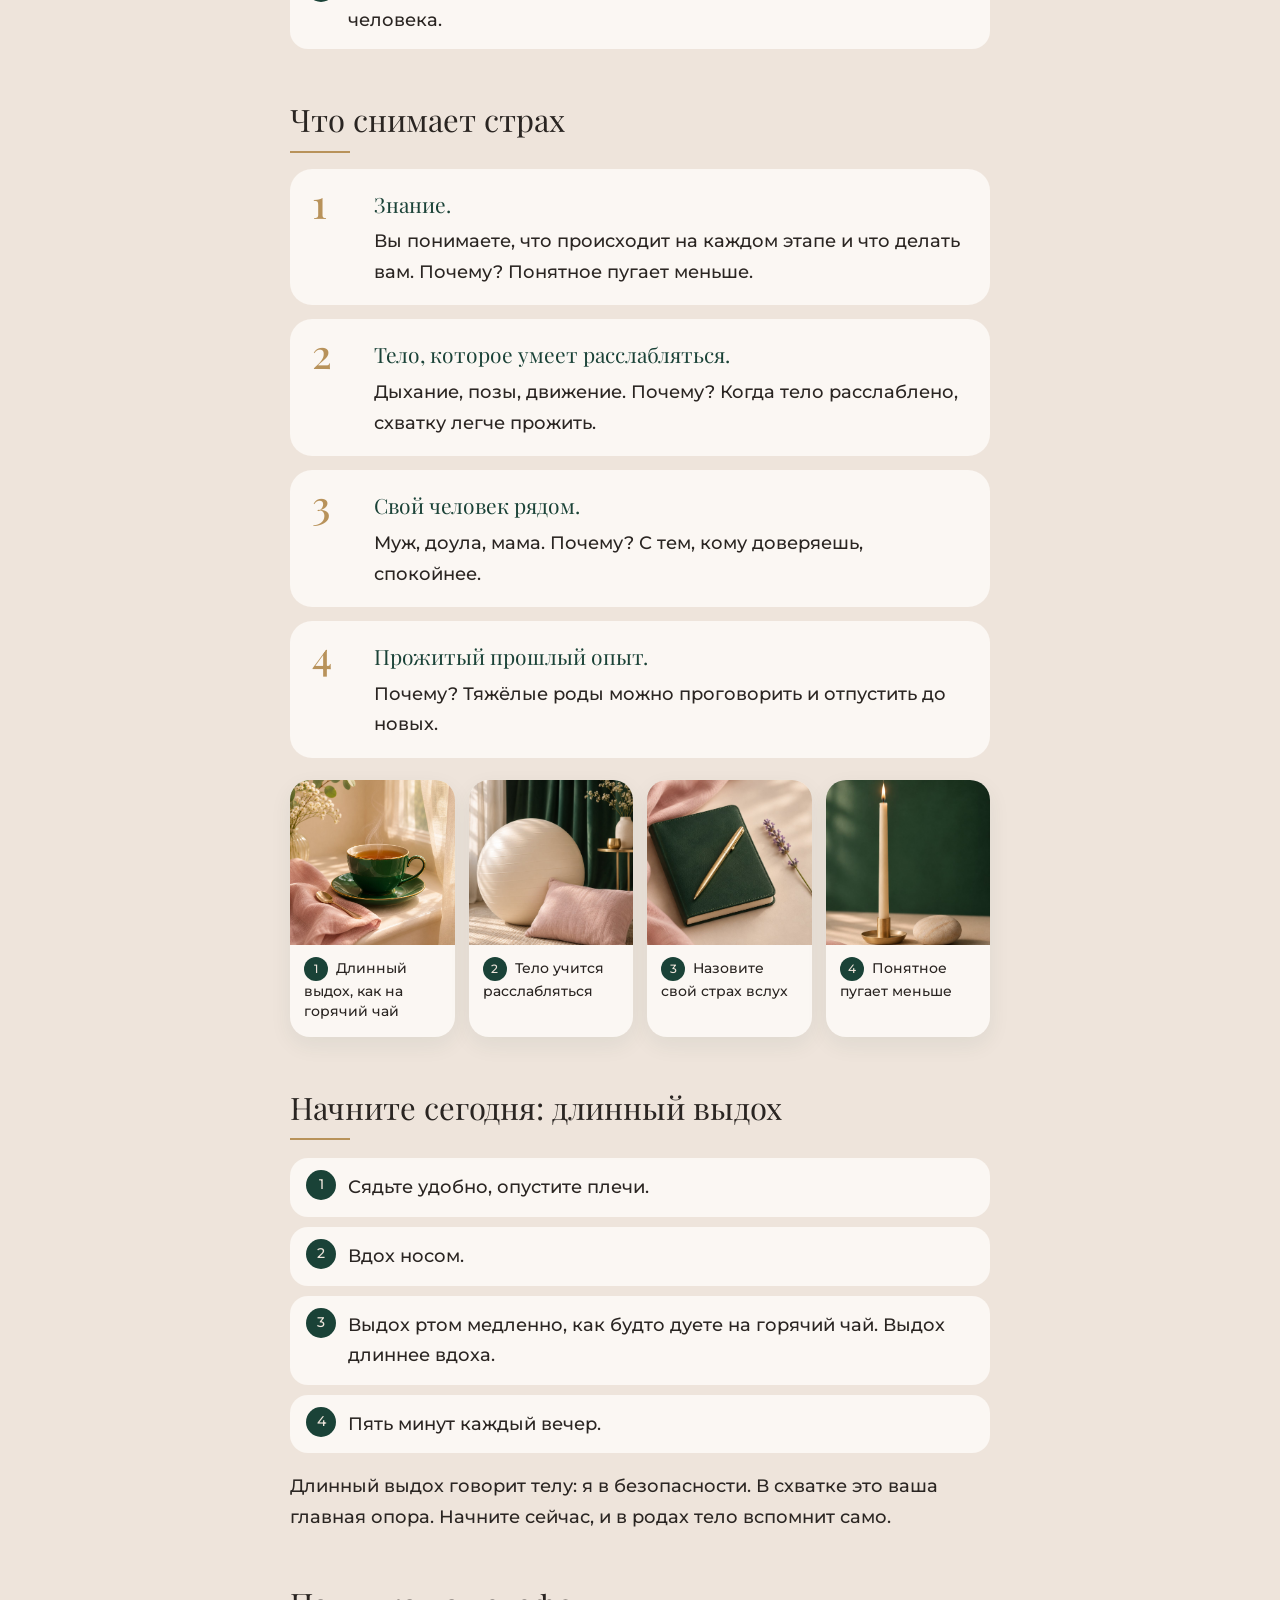
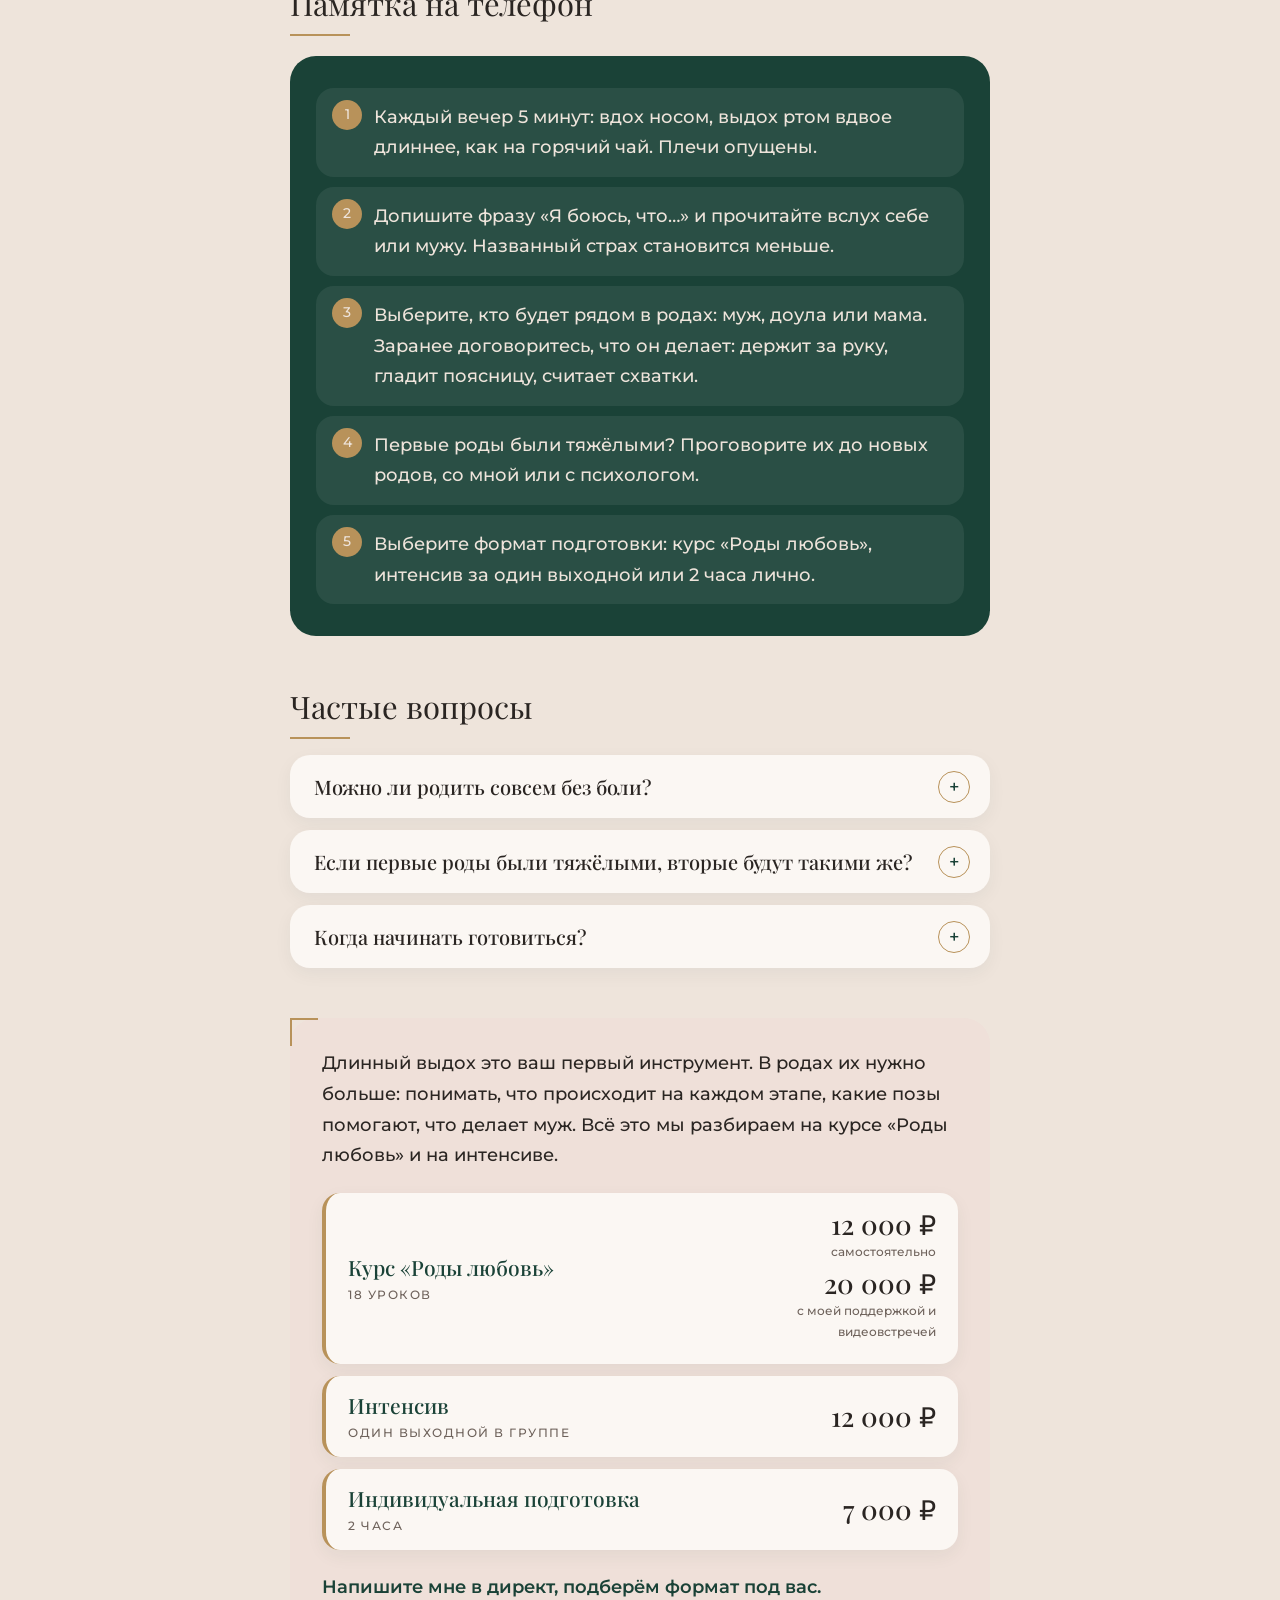
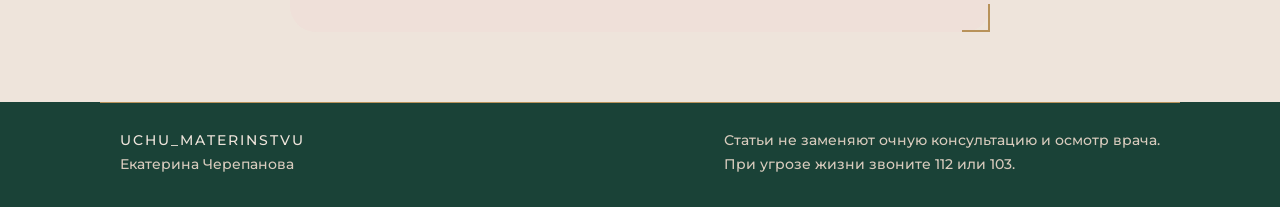
==== commit c87bc3b0: "Лид-магниты: памятки конкретнее, ориентиры по мокрым подгузникам (Виктория, группа msg 1537)" ====
--- a/boyus-rozhat/index.html
+++ b/boyus-rozhat/index.html
@@ -48,10 +48,11 @@
 <h2>Памятка на телефон</h2>
 <div class="memo">
 <ol>
-<li>Назовите свой главный страх вслух.</li>
-<li>Длинный выдох 5 минут каждый вечер.</li>
-<li>Решите, кто будет с вами на родах.</li>
-<li>Выберите, как готовиться: курс, интенсив или лично.</li>
+<li>Каждый вечер 5 минут: вдох носом, выдох ртом вдвое длиннее, как на горячий чай. Плечи опущены.</li>
+<li>Допишите фразу «Я боюсь, что…» и прочитайте вслух себе или мужу. Названный страх становится меньше.</li>
+<li>Выберите, кто будет рядом в родах: муж, доула или мама. Заранее договоритесь, что он делает: держит за руку, гладит поясницу, считает схватки.</li>
+<li>Первые роды были тяжёлыми? Проговорите их до новых родов, со мной или с психологом.</li>
+<li>Выберите формат подготовки: курс «Роды любовь», интенсив за один выходной или 2 часа лично.</li>
 </ol>
 </div>
 <h2>Частые вопросы</h2>
--- a/style.css
+++ b/style.css
@@ -76,6 +76,7 @@
 .compare .col.em{background:var(--em);color:var(--cream);border-top-color:var(--gold)}
 .compare h3{font-size:24px;margin:16px 0 4px}
 .compare .col.em h3{color:#E9CFA0}
+article .compare .col.em strong{color:#E9CFA0}
 article .compare ul li{background:none;padding:8px 0 8px 26px;margin:0;position:relative;border-bottom:1px solid #1a423714}
 article .compare .em ul li{border-bottom-color:#ffffff22}
 article .compare ul li:before{content:"";position:absolute;left:4px;top:19px;width:8px;height:8px;border-radius:50%;background:var(--gold)}
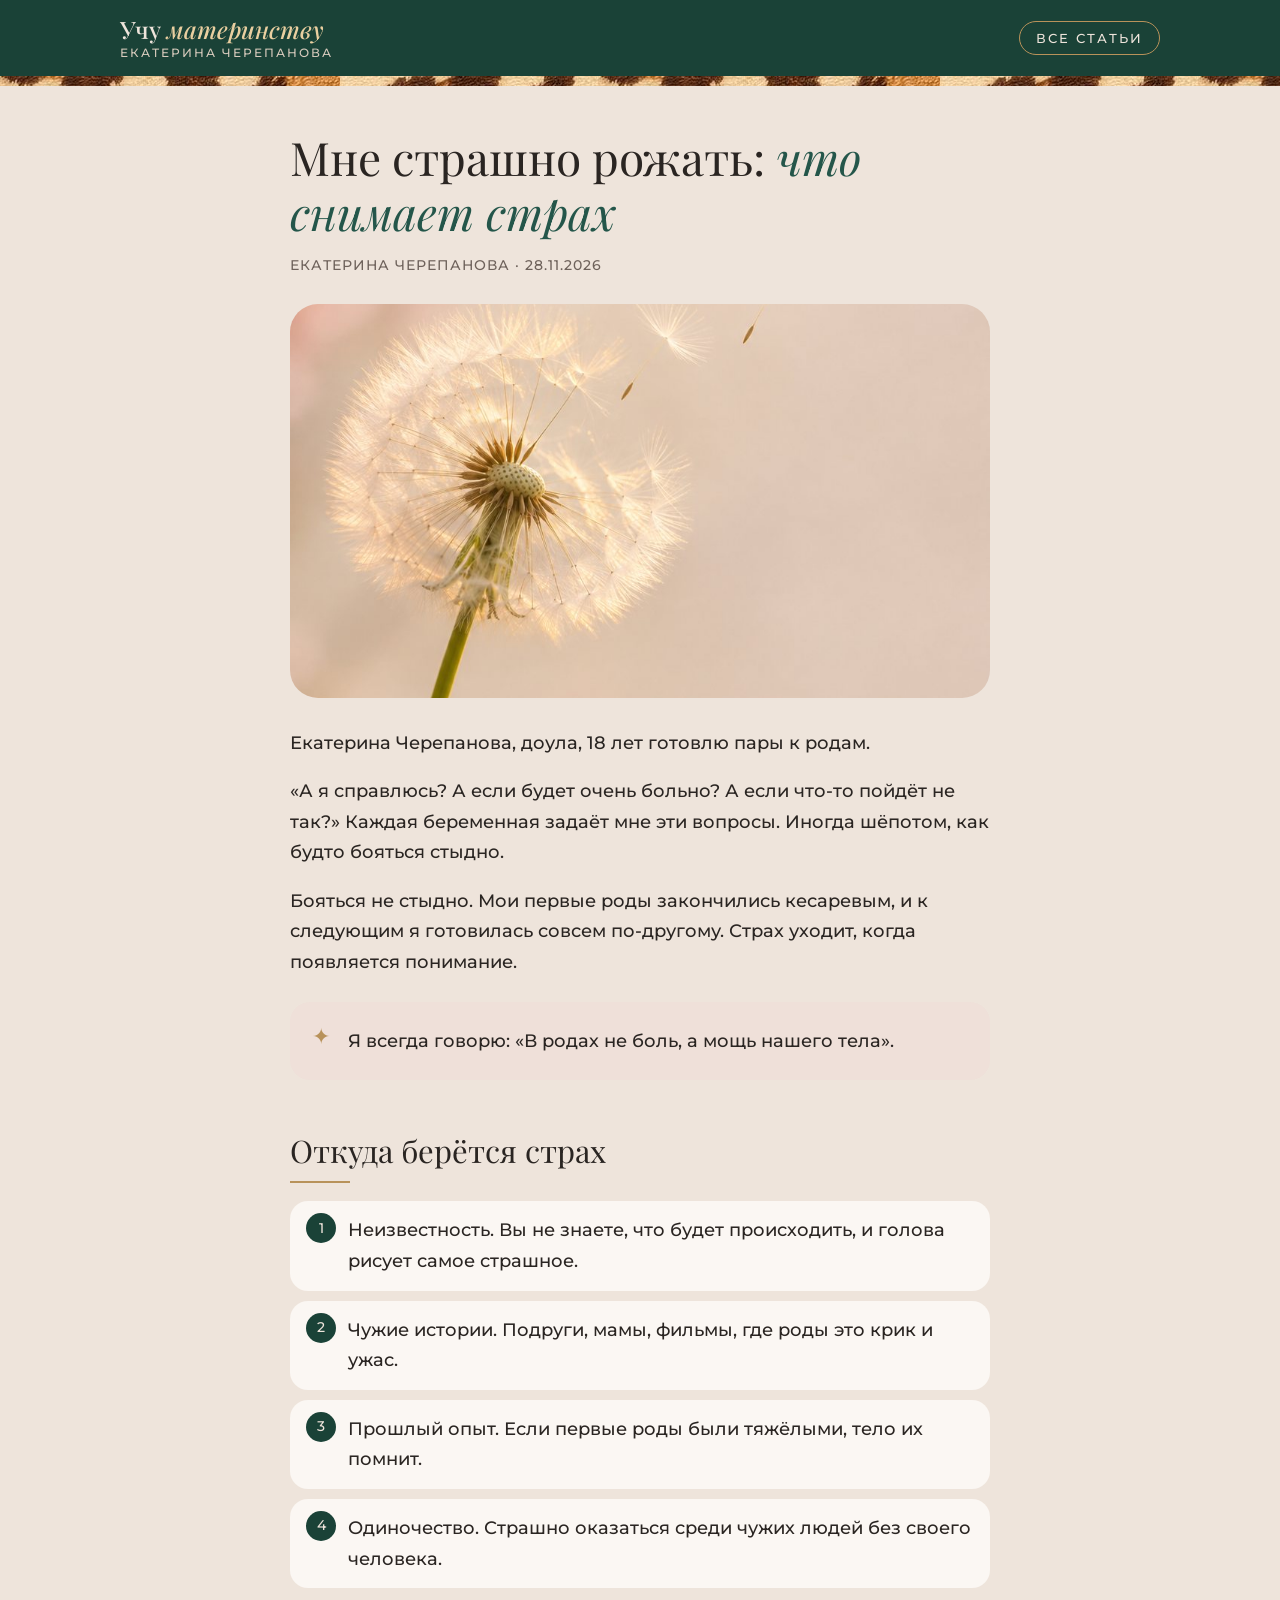
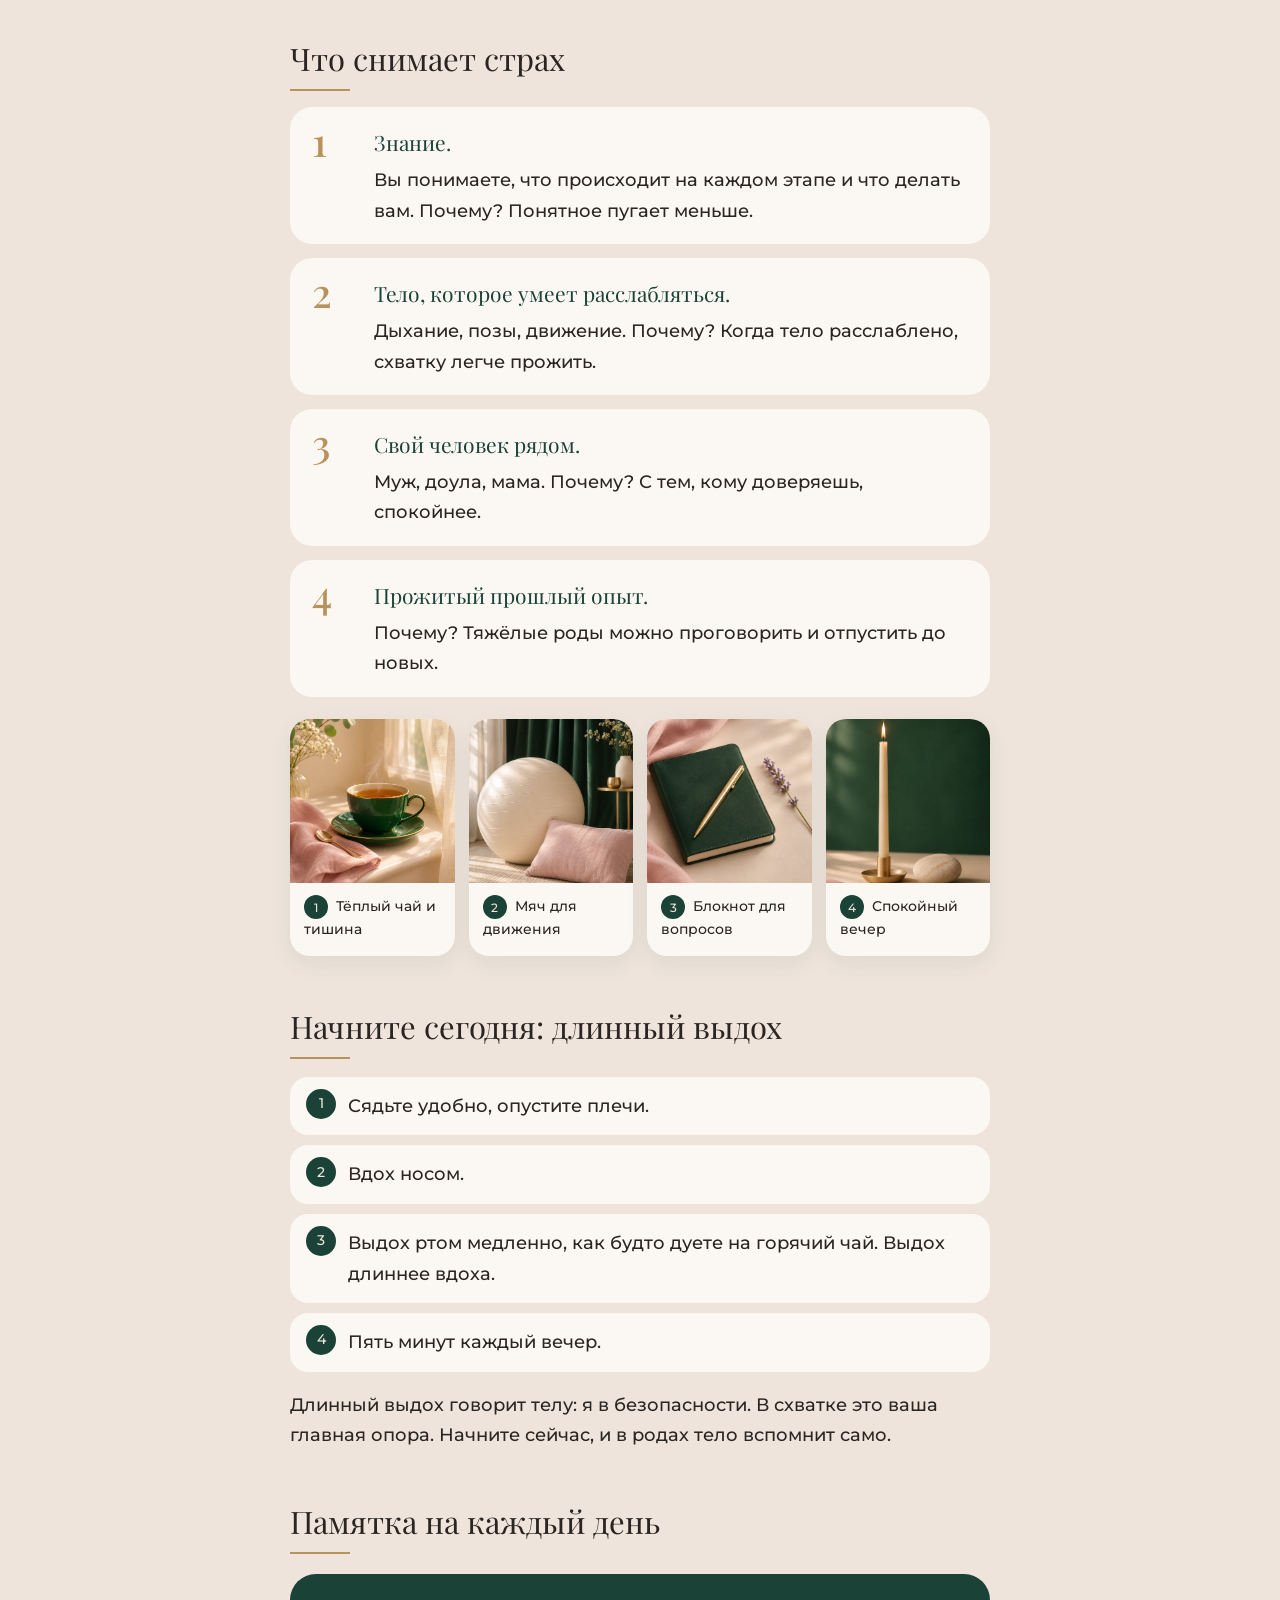
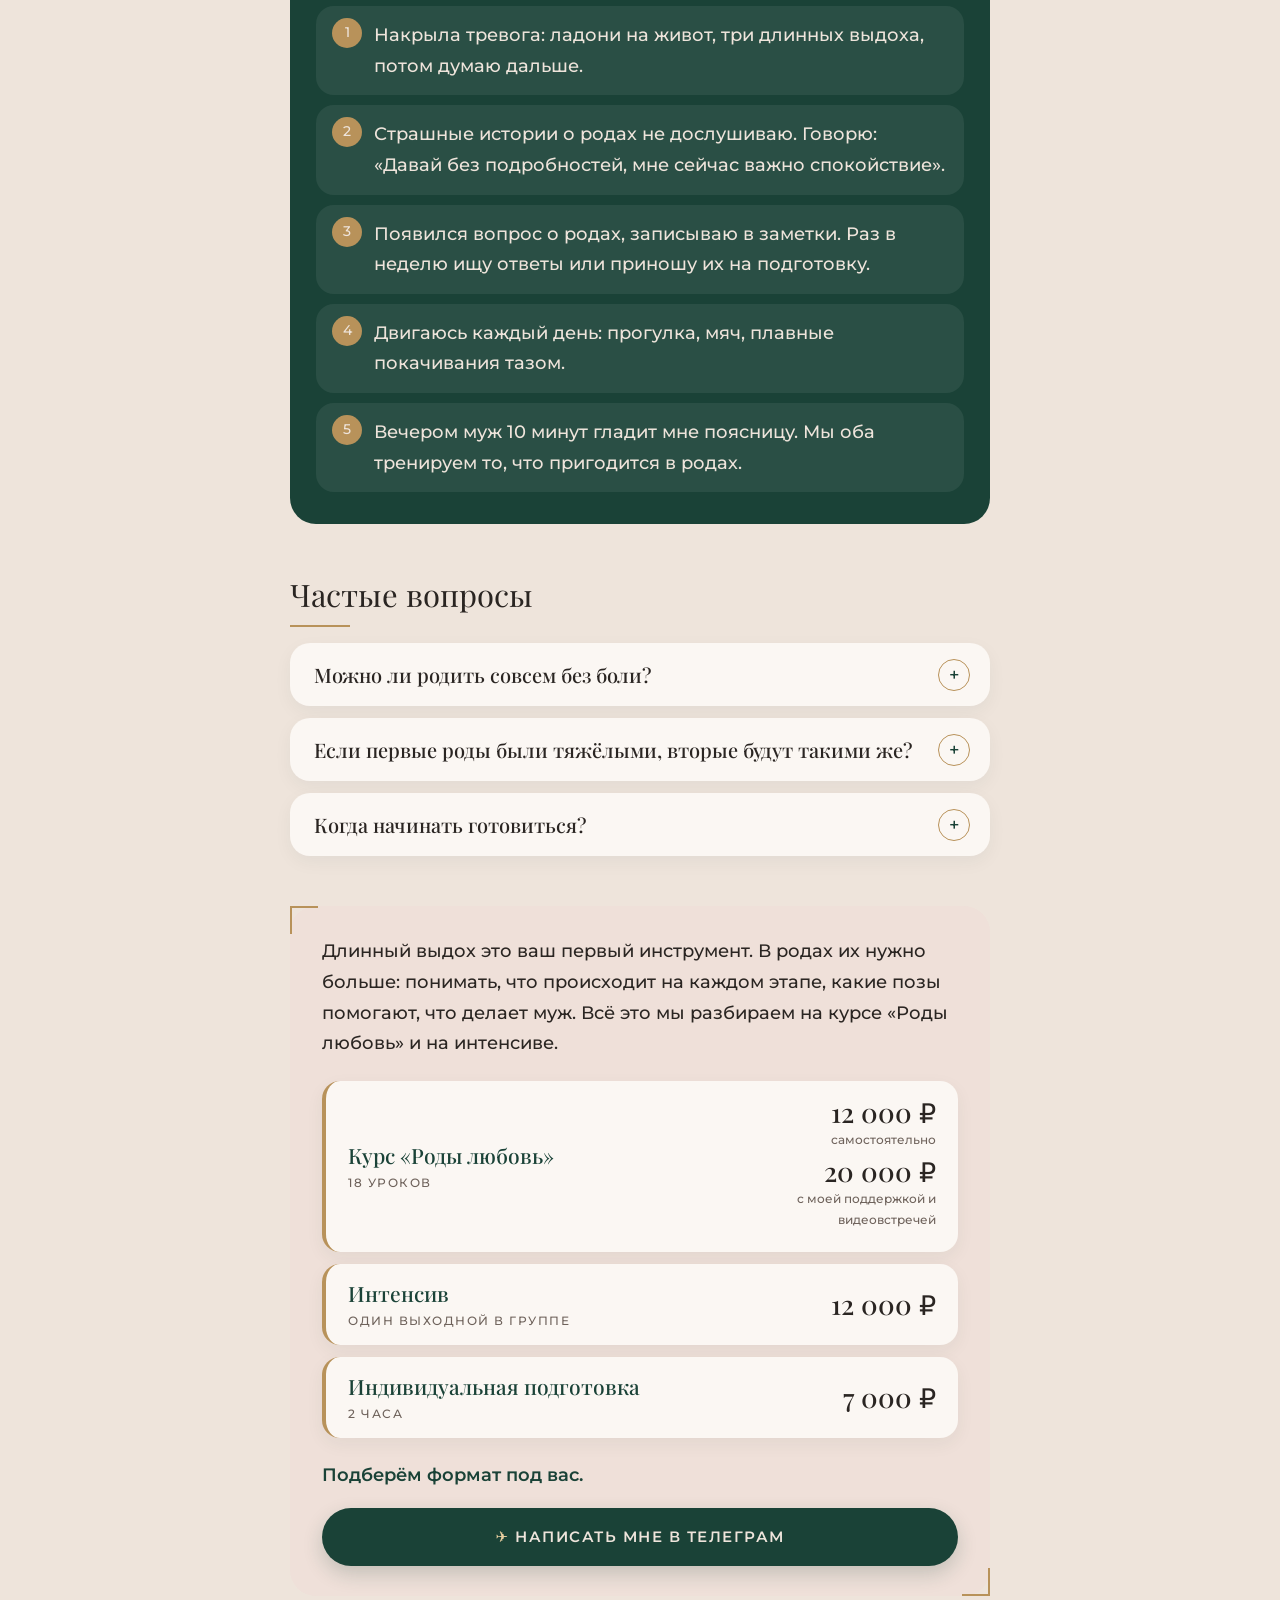
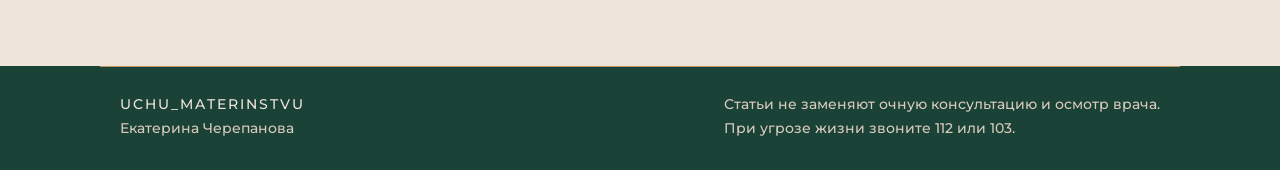
==== commit 71ac4197: "Статьи: памятки на каждый день, без повторов, кнопка «Написать в Телеграм» (Виктория msg 1540-1541, " ====
--- a/boyus-rozhat/index.html
+++ b/boyus-rozhat/index.html
@@ -16,7 +16,7 @@
 <p>«А я справлюсь? А если будет очень больно? А если что-то пойдёт не так?» Каждая беременная задаёт мне эти вопросы. Иногда шёпотом, как будто бояться стыдно.</p>
 <p>Бояться не стыдно. Мои первые роды закончились кесаревым, и к следующим я готовилась совсем по-другому. Страх уходит, когда появляется понимание.</p>
 <div class="note">
-<p>Я всегда говорю: «В родах не боль, а мощь нашего тела». Родить совсем без боли невозможно. Облегчить себе ощущения можно, и этому учатся заранее.</p>
+<p>Я всегда говорю: «В родах не боль, а мощь нашего тела».</p>
 </div>
 <h2>Откуда берётся страх</h2>
 <ol>
@@ -31,10 +31,10 @@
 <div class='tip'><span class='n'>3</span><b>Свой человек рядом.</b>Муж, доула, мама. Почему? С тем, кому доверяешь, спокойнее.</div>
 <div class='tip'><span class='n'>4</span><b>Прожитый прошлый опыт.</b>Почему? Тяжёлые роды можно проговорить и отпустить до новых.</div>
 <div class="poses">
-<figure><img src="/img/strah_g1.jpg" alt="Чашка тёплого чая"><figcaption><b>1</b>Длинный выдох, как на горячий чай</figcaption></figure>
-<figure><img src="/img/strah_g2.jpg" alt="Мяч для родов и подушка"><figcaption><b>2</b>Тело учится расслабляться</figcaption></figure>
-<figure><img src="/img/strah_g3.jpg" alt="Блокнот и лаванда"><figcaption><b>3</b>Назовите свой страх вслух</figcaption></figure>
-<figure><img src="/img/strah_candle.jpg" alt="Свеча и камень"><figcaption><b>4</b>Понятное пугает меньше</figcaption></figure>
+<figure><img src="/img/strah_g1.jpg" alt="Чашка тёплого чая"><figcaption><b>1</b>Тёплый чай и тишина</figcaption></figure>
+<figure><img src="/img/strah_g2.jpg" alt="Мяч для родов и подушка"><figcaption><b>2</b>Мяч для движения</figcaption></figure>
+<figure><img src="/img/strah_g3.jpg" alt="Блокнот и лаванда"><figcaption><b>3</b>Блокнот для вопросов</figcaption></figure>
+<figure><img src="/img/strah_candle.jpg" alt="Свеча и камень"><figcaption><b>4</b>Спокойный вечер</figcaption></figure>
 </div>
 
 <h2>Начните сегодня: длинный выдох</h2>
@@ -45,22 +45,23 @@
 <li>Пять минут каждый вечер.</li>
 </ol>
 <p>Длинный выдох говорит телу: я в безопасности. В схватке это ваша главная опора. Начните сейчас, и в родах тело вспомнит само.</p>
-<h2>Памятка на телефон</h2>
+<h2>Памятка на каждый день</h2>
 <div class="memo">
 <ol>
-<li>Каждый вечер 5 минут: вдох носом, выдох ртом вдвое длиннее, как на горячий чай. Плечи опущены.</li>
-<li>Допишите фразу «Я боюсь, что…» и прочитайте вслух себе или мужу. Названный страх становится меньше.</li>
-<li>Выберите, кто будет рядом в родах: муж, доула или мама. Заранее договоритесь, что он делает: держит за руку, гладит поясницу, считает схватки.</li>
-<li>Первые роды были тяжёлыми? Проговорите их до новых родов, со мной или с психологом.</li>
-<li>Выберите формат подготовки: курс «Роды любовь», интенсив за один выходной или 2 часа лично.</li>
+<li>Накрыла тревога: ладони на живот, три длинных выдоха, потом думаю дальше.</li>
+<li>Страшные истории о родах не дослушиваю. Говорю: «Давай без подробностей, мне сейчас важно спокойствие».</li>
+<li>Появился вопрос о родах, записываю в заметки. Раз в неделю ищу ответы или приношу их на подготовку.</li>
+<li>Двигаюсь каждый день: прогулка, мяч, плавные покачивания тазом.</li>
+<li>Вечером муж 10 минут гладит мне поясницу. Мы оба тренируем то, что пригодится в родах.</li>
 </ol>
 </div>
 <h2>Частые вопросы</h2>
 <details class='faq'><summary>Можно ли родить совсем без боли?</summary><p>Нет, и я честно это говорю. Облегчить ощущения можно: дыхание, позы, движение, свой человек рядом.</p></details>
-<details class='faq'><summary>Если первые роды были тяжёлыми, вторые будут такими же?</summary><p>Не обязательно. Прошлый опыт стоит проговорить до новых родов, со мной или с психологом.</p></details>
-<details class='faq'><summary>Когда начинать готовиться?</summary><p>Чем раньше, тем спокойнее. Дыхание можно тренировать уже сегодня вечером.</p></details><div class='cta bracket'><p>Длинный выдох это ваш первый инструмент. В родах их нужно больше: понимать, что происходит на каждом этапе, какие позы помогают, что делает муж. Всё это мы разбираем на курсе «Роды любовь» и на интенсиве.</p>
+<details class='faq'><summary>Если первые роды были тяжёлыми, вторые будут такими же?</summary><p>Не обязательно. Каждые роды разные: другой малыш, другой срок, другая вы.</p></details>
+<details class='faq'><summary>Когда начинать готовиться?</summary><p>Чем раньше, тем спокойнее. Начать можно на любом сроке.</p></details><div class='cta bracket'><p>Длинный выдох это ваш первый инструмент. В родах их нужно больше: понимать, что происходит на каждом этапе, какие позы помогают, что делает муж. Всё это мы разбираем на курсе «Роды любовь» и на интенсиве.</p>
 <div class='offers'><div class='offer'><div class='o-name'>Курс «Роды любовь»<small>18 уроков</small></div><div class='o-price'><span class='p'>12 000 ₽</span><span class='pl'>самостоятельно</span><span class='p'>20 000 ₽</span><span class='pl'>с моей поддержкой и видеовстречей</span></div></div><div class='offer'><div class='o-name'>Интенсив<small>один выходной в группе</small></div><div class='o-price'><span class='p'>12 000 ₽</span></div></div><div class='offer'><div class='o-name'>Индивидуальная подготовка<small>2 часа</small></div><div class='o-price'><span class='p'>7 000 ₽</span></div></div></div>
-<p>Напишите мне в директ, подберём формат под вас.</p></div></article></div></main>
+<p>Подберём формат под вас.</p>
+<p><a class="btn tg" href="https://t.me/Uchu_materinstvu" target="_blank" rel="noopener">Написать мне в Телеграм</a></p></div></article></div></main>
 <footer><div class="wrap"><span><b>UCHU_MATERINSTVU</b><br>Екатерина Черепанова</span>
 <span>Статьи не заменяют очную консультацию и осмотр врача.<br>При угрозе жизни звоните 112 или 103.</span></div></footer>
 </body></html>
--- a/style.css
+++ b/style.css
@@ -65,6 +65,8 @@
 .o-price .p{display:block;font-family:'Playfair Display',Georgia,serif;font-size:27px;line-height:1.15;color:var(--ink);white-space:nowrap}
 .o-price .pl{display:block;font-size:12px;color:var(--muted);margin:2px 0 6px;max-width:22ch;margin-left:auto}
 .cta .offers+p{font-weight:600;color:var(--em)}
+.cta .btn.tg{display:block;text-align:center;margin-top:18px;padding:16px 26px;font-size:15px;font-weight:600;background:var(--em);color:var(--cream);box-shadow:0 8px 20px #1a423733}
+.cta .btn.tg:before{content:"✈ ";color:#E9CFA0}
 hr{display:none}
 footer{background:var(--em);color:#d8cbbd;font-size:14px}
 footer .wrap{display:flex;justify-content:space-between;gap:20px;flex-wrap:wrap;padding-top:26px;padding-bottom:30px;border-top:1px solid var(--gold)}
